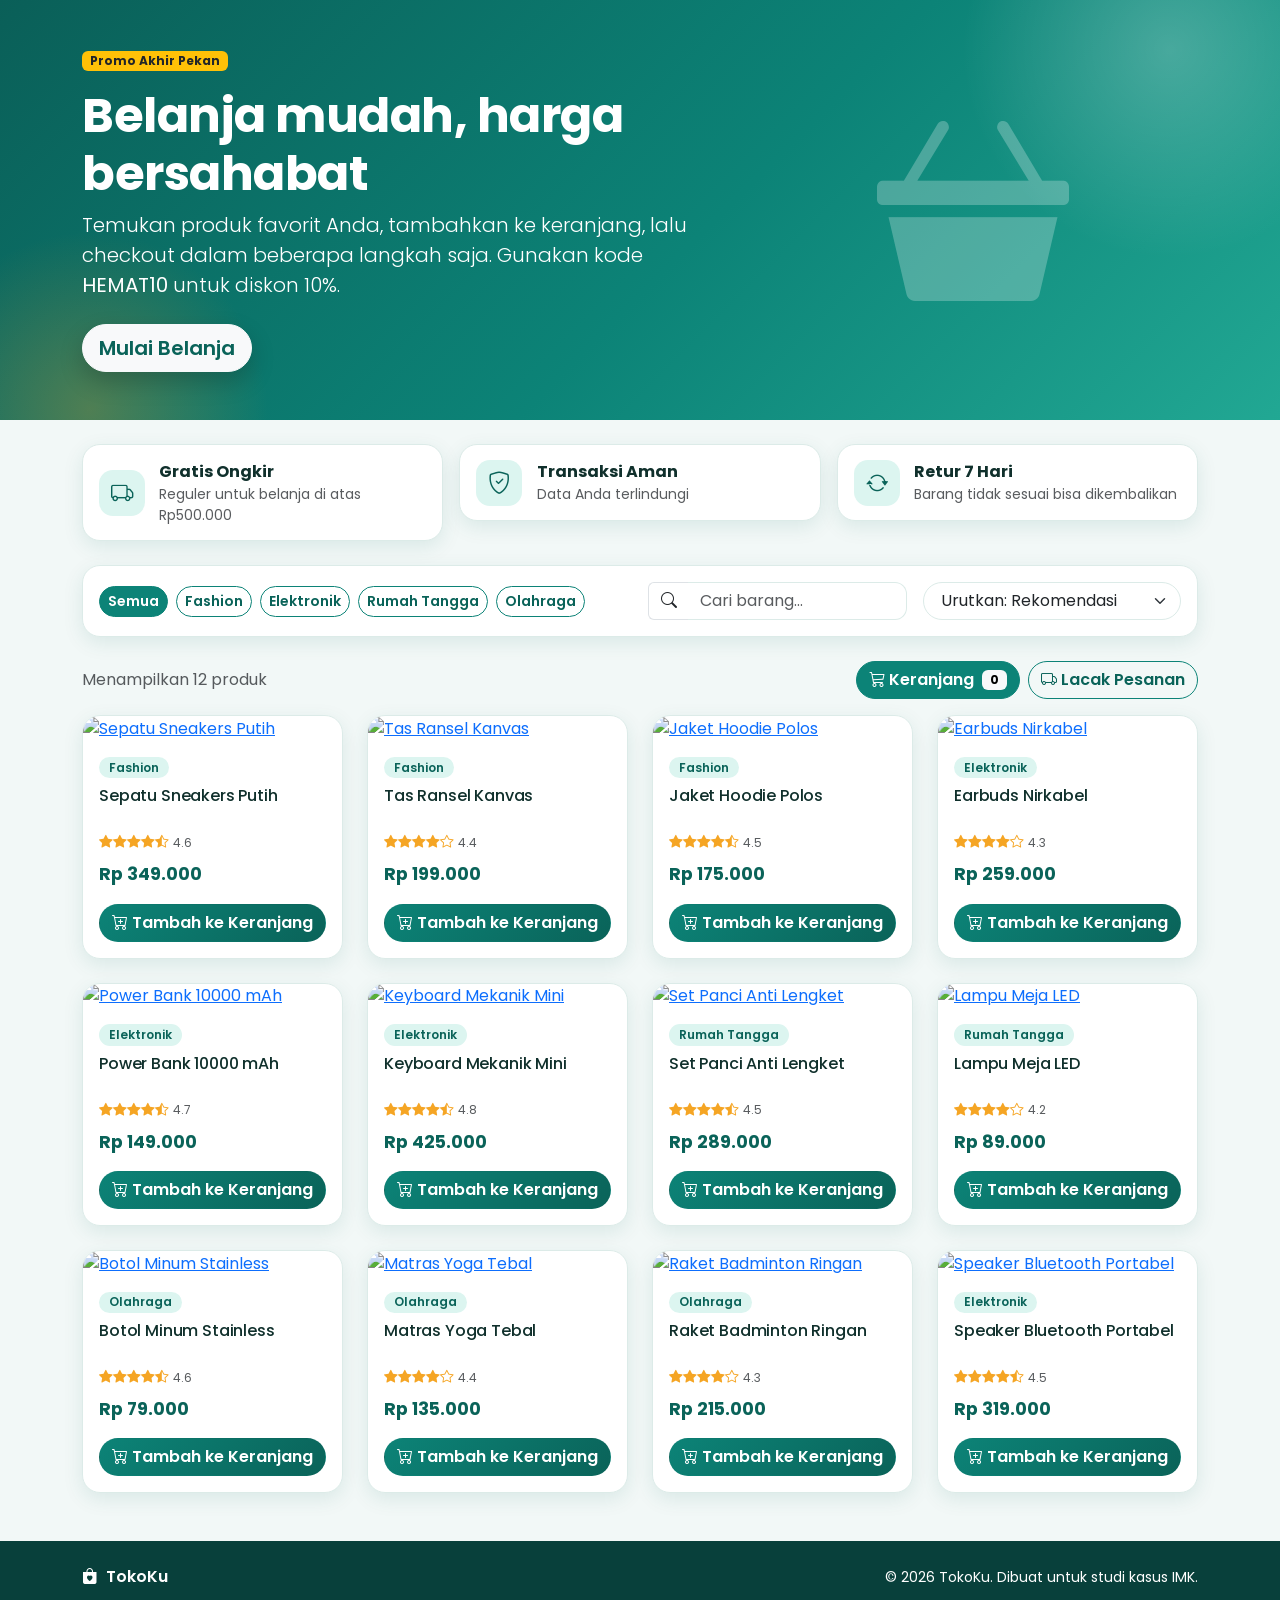
==== index.html @ 0be2e58e "fix bug" ====
<!DOCTYPE html>
<html lang="id">
<head>
  <meta charset="UTF-8">
  <meta name="viewport" content="width=device-width, initial-scale=1">
  <title>TokoKu - Belanja Online</title>
  <link href="https://cdn.jsdelivr.net/npm/bootstrap@5.3.3/dist/css/bootstrap.min.css" rel="stylesheet">
  <link href="https://cdn.jsdelivr.net/npm/bootstrap-icons@1.11.3/font/bootstrap-icons.min.css" rel="stylesheet">
  <link href="css/custom.css" rel="stylesheet">
    <meta name="theme-color" content="#0c8377">
  <link href="https://fonts.googleapis.com/css2?family=Poppins:wght@400;500;600;700&display=swap" rel="stylesheet">
  <link href="css/modern.css" rel="stylesheet">
  <script>try{var t=localStorage.getItem("tokoku_theme")||(matchMedia("(prefers-color-scheme: dark)").matches?"dark":"light");document.documentElement.setAttribute("data-bs-theme",t)}catch(e){}</script>
</head>
<body data-page="home">
  <div id="navbar"></div>

  <header class="hero-section text-white">
    <div class="container py-5">
      <div class="row align-items-center">
        <div class="col-lg-7">
          <span class="badge bg-warning text-dark mb-3">Promo Akhir Pekan</span>
          <h1 class="display-5 fw-bold">Belanja mudah, harga bersahabat</h1>
          <p class="lead mb-4">Temukan produk favorit Anda, tambahkan ke keranjang, lalu checkout dalam beberapa langkah saja. Gunakan kode <strong>HEMAT10</strong> untuk diskon 10%.</p>
          <a href="#produk" class="btn btn-light btn-lg fw-semibold">Mulai Belanja</a>
        </div>
        <div class="col-lg-5 d-none d-lg-block text-center">
          <i class="bi bi-basket3-fill hero-icon"></i>
        </div>
      </div>
    </div>
  </header>

  <section class="container my-4">
    <div class="row g-3">
      <div class="col-md-4">
        <div class="feature-box">
          <i class="bi bi-truck"></i>
          <div>
            <strong>Gratis Ongkir</strong>
            <small class="d-block text-muted">Reguler untuk belanja di atas Rp500.000</small>
          </div>
        </div>
      </div>
      <div class="col-md-4">
        <div class="feature-box">
          <i class="bi bi-shield-check"></i>
          <div>
            <strong>Transaksi Aman</strong>
            <small class="d-block text-muted">Data Anda terlindungi</small>
          </div>
        </div>
      </div>
      <div class="col-md-4">
        <div class="feature-box">
          <i class="bi bi-arrow-repeat"></i>
          <div>
            <strong>Retur 7 Hari</strong>
            <small class="d-block text-muted">Barang tidak sesuai bisa dikembalikan</small>
          </div>
        </div>
      </div>
    </div>
  </section>

  <main class="container mb-5 page-fade" id="produk">
    <section class="filter-bar mb-4">
      <div class="row g-3 align-items-center">
        <div class="col-lg-6">
          <div class="d-flex flex-wrap gap-2" id="categoryFilter">
            <button type="button" class="btn btn-sm btn-outline-primary active" data-category="Semua">Semua</button>
            <button type="button" class="btn btn-sm btn-outline-primary" data-category="Fashion">Fashion</button>
            <button type="button" class="btn btn-sm btn-outline-primary" data-category="Elektronik">Elektronik</button>
            <button type="button" class="btn btn-sm btn-outline-primary" data-category="Rumah Tangga">Rumah Tangga</button>
            <button type="button" class="btn btn-sm btn-outline-primary" data-category="Olahraga">Olahraga</button>
          </div>
        </div>
        <div class="col-lg-3">
          <div class="input-group">
            <span class="input-group-text bg-white border-end-0"><i class="bi bi-search"></i></span>
            <input type="search" class="form-control border-start-0" id="productSearch" placeholder="Cari barang..." aria-label="Cari barang">
          </div>
        </div>
        <div class="col-lg-3">
          <select class="form-select" id="sortSelect" aria-label="Urutkan produk">
            <option value="default">Urutkan: Rekomendasi</option>
            <option value="low">Harga: Terendah</option>
            <option value="high">Harga: Tertinggi</option>
            <option value="rating">Rating: Tertinggi</option>
            <option value="name">Nama: A-Z</option>
          </select>
        </div>
      </div>
    </section>

    <div class="d-flex justify-content-between align-items-center gap-3 mb-3">
      <p class="text-muted mb-0" id="resultInfo" aria-live="polite"></p>
      <div class="d-flex gap-2 flex-shrink-0">
        <a class="btn btn-primary position-relative" href="keranjang.html" aria-label="Lihat keranjang belanja">
          <i class="bi bi-cart3 me-1"></i>Keranjang
          <span class="badge text-bg-light ms-1 home-cart-count">0</span>
        </a>
        <a class="btn btn-outline-primary" href="lacak.html" aria-label="Lacak pesanan">
          <i class="bi bi-truck me-1"></i>Lacak Pesanan
        </a>
      </div>
    </div>

    <section>
      <div class="row g-4" id="productGrid"></div>
      <div class="text-center py-5 d-none" id="emptyState">
        <i class="bi bi-emoji-frown display-3 text-muted"></i>
        <h5 class="mt-3">Produk tidak ditemukan</h5>
        <p class="text-muted">Coba kata kunci lain atau pilih kategori yang berbeda.</p>
        <button class="btn btn-primary" id="resetButton" type="button">Atur Ulang Filter</button>
      </div>
    </section>
  </main>

  <div id="footer"></div>

  <script src="https://cdn.jsdelivr.net/npm/bootstrap@5.3.3/dist/js/bootstrap.bundle.min.js"></script>
  <script src="js/data.js"></script>
  <script src="js/common.js"></script>
  <script src="js/home.js"></script>
</body>
</html>
---- css/custom.css ----
:root {
  --brand-dark: #0f5e63;
  --brand-main: #14808a;
  --brand-soft: #e6f4f1;
}

body {
  background-color: #f6faf9;
}

.text-brand {
  color: var(--brand-main);
}

.app-navbar {
  background-color: var(--brand-main);
  box-shadow: 0 2px 8px rgba(0, 0, 0, 0.15);
}

.hero-section {
  background: linear-gradient(135deg, var(--brand-dark), var(--brand-main));
}

.hero-icon {
  font-size: 12rem;
  opacity: 0.25;
}

.feature-box {
  display: flex;
  align-items: center;
  gap: 0.9rem;
  background-color: #ffffff;
  border-radius: 0.75rem;
  padding: 0.9rem 1rem;
  box-shadow: 0 1px 4px rgba(0, 0, 0, 0.08);
}

.feature-box i {
  font-size: 1.8rem;
  color: var(--brand-main);
}

.filter-bar {
  background-color: #ffffff;
  border-radius: 0.75rem;
  padding: 1rem;
  box-shadow: 0 1px 4px rgba(0, 0, 0, 0.08);
}

.btn-outline-primary {
  --bs-btn-color: var(--brand-main);
  --bs-btn-border-color: var(--brand-main);
  --bs-btn-hover-bg: var(--brand-main);
  --bs-btn-hover-border-color: var(--brand-main);
  --bs-btn-active-bg: var(--brand-main);
  --bs-btn-active-border-color: var(--brand-main);
}

.btn-primary {
  --bs-btn-bg: var(--brand-main);
  --bs-btn-border-color: var(--brand-main);
  --bs-btn-hover-bg: var(--brand-dark);
  --bs-btn-hover-border-color: var(--brand-dark);
  --bs-btn-active-bg: var(--brand-dark);
  --bs-btn-active-border-color: var(--brand-dark);
  --bs-btn-disabled-bg: var(--brand-main);
  --bs-btn-disabled-border-color: var(--brand-main);
}

.product-card {
  border: 0;
  border-radius: 0.75rem;
  overflow: hidden;
  transition: transform 0.2s ease, box-shadow 0.2s ease;
  animation: fadeInUp 0.35s ease both;
}

.product-card:hover {
  transform: translateY(-6px);
  box-shadow: 0 10px 24px rgba(15, 94, 99, 0.18);
}

.product-card img {
  height: 180px;
  object-fit: cover;
}

.product-link {
  color: inherit;
  text-decoration: none;
}

.product-link:hover {
  color: var(--brand-main);
}

.product-price {
  color: var(--brand-dark);
  font-weight: 700;
  font-size: 1.1rem;
}

.rating-stars {
  color: #f5a524;
  font-size: 0.85rem;
}

.category-badge {
  background-color: var(--brand-soft);
  color: var(--brand-dark);
}

.badge-bump {
  animation: bump 0.4s ease;
}

.page-fade {
  animation: fadeInUp 0.4s ease both;
}

.detail-img {
  width: 100%;
  border-radius: 0.75rem;
  object-fit: cover;
  max-height: 420px;
}

.detail-price {
  color: var(--brand-dark);
  font-size: 1.8rem;
  font-weight: 700;
}

.qty-control {
  display: inline-flex;
  align-items: center;
  border: 1px solid #ced4da;
  border-radius: 0.5rem;
  overflow: hidden;
  background-color: #ffffff;
}

.qty-control button {
  border: 0;
  background-color: transparent;
  width: 2.4rem;
  height: 2.4rem;
  font-size: 1.1rem;
}

.qty-control button:hover {
  background-color: var(--brand-soft);
}

.qty-control span {
  min-width: 2.6rem;
  text-align: center;
  font-weight: 600;
}

.cart-item {
  border: 0;
  border-radius: 0.75rem;
  animation: fadeInUp 0.3s ease both;
}

.cart-item img {
  width: 90px;
  height: 90px;
  object-fit: cover;
  border-radius: 0.5rem;
}

.sticky-summary {
  position: sticky;
  top: 5.5rem;
}

.option-box {
  border: 1px solid #dee2e6;
  border-radius: 0.5rem;
  padding: 0.75rem 0.75rem 0.75rem 2.2rem;
}

.option-box:has(input:checked) {
  border-color: var(--brand-main);
  background-color: var(--brand-soft);
}

.form-check-input:checked {
  background-color: var(--brand-main);
  border-color: var(--brand-main);
}

.form-control:focus,
.form-select:focus {
  border-color: var(--brand-main);
  box-shadow: 0 0 0 0.2rem rgba(20, 128, 138, 0.2);
}

.step-list {
  display: flex;
  justify-content: space-between;
  list-style: none;
  padding: 0;
  margin: 0 auto 1.8rem;
  max-width: 640px;
  position: relative;
}

.step-list::before {
  content: "";
  position: absolute;
  top: 1.05rem;
  left: 10%;
  right: 10%;
  height: 3px;
  background-color: #d5e3e1;
}

.step-item {
  position: relative;
  flex: 1;
  text-align: center;
  font-size: 0.85rem;
  color: #7a8b89;
}

.step-dot {
  display: inline-flex;
  align-items: center;
  justify-content: center;
  width: 2.1rem;
  height: 2.1rem;
  border-radius: 50%;
  background-color: #d5e3e1;
  color: #ffffff;
  font-weight: 700;
  margin-bottom: 0.3rem;
  position: relative;
  z-index: 1;
}

.step-label {
  display: block;
}

.step-item.active {
  color: var(--brand-dark);
  font-weight: 600;
}

.step-item.active .step-dot,
.step-item.done .step-dot {
  background-color: var(--brand-main);
}

.success-icon {
  font-size: 5rem;
  color: #198754;
  animation: pop 0.5s ease both;
}

.app-footer {
  background-color: var(--brand-dark);
}

@keyframes fadeInUp {
  from {
    opacity: 0;
    transform: translateY(12px);
  }
  to {
    opacity: 1;
    transform: translateY(0);
  }
}

@keyframes bump {
  0% { transform: translate(-50%, -50%) scale(1); }
  50% { transform: translate(-50%, -50%) scale(1.5); }
  100% { transform: translate(-50%, -50%) scale(1); }
}

@keyframes pop {
  0% { transform: scale(0.4); opacity: 0; }
  70% { transform: scale(1.15); opacity: 1; }
  100% { transform: scale(1); }
}

@media (prefers-reduced-motion: reduce) {
  * {
    animation: none !important;
    transition: none !important;
  }
}
---- css/modern.css ----
:root {
  --brand-main: #0c8377;
  --brand-dark: #0a6359;
  --brand-soft: #dcf5f0;
  --accent: #ff9f1c;
  --bg: #f2f8f7;
  --surface: #ffffff;
  --text: #10302c;
  --muted: #5a7370;
  --border: #dcebe8;
  --step-off: #c3d6d2;
  --price: #0a6359;
  --on-soft: #0a6359;
  --on-brand: #ffffff;
  --nav-bg: rgba(12, 131, 119, 0.88);
  --nav-solid: rgba(255, 255, 255, 0.92);
  --radius: 18px;
  --shadow: 0 6px 20px rgba(10, 99, 89, 0.1);
  --shadow-hover: 0 14px 30px rgba(10, 99, 89, 0.2);
  --bs-body-font-family: "Poppins", system-ui, -apple-system, "Segoe UI", sans-serif;
}

[data-bs-theme="dark"] {
  --brand-main: #2dd4bf;
  --brand-dark: #14b8a6;
  --brand-soft: rgba(45, 212, 191, 0.14);
  --bg: #0b1514;
  --surface: #13211f;
  --text: #e6f2f0;
  --muted: #8fa8a5;
  --border: #223634;
  --step-off: #2c4642;
  --price: #5eead4;
  --on-soft: #99f6e4;
  --on-brand: #04211d;
  --nav-bg: rgba(11, 21, 20, 0.85);
  --nav-solid: rgba(19, 33, 31, 0.92);
  --shadow: 0 6px 22px rgba(0, 0, 0, 0.35);
  --shadow-hover: 0 14px 32px rgba(0, 0, 0, 0.55);
}

html {
  scroll-behavior: smooth;
}

body {
  background-color: var(--bg);
  color: var(--text);
  transition: background-color 0.3s ease, color 0.3s ease;
  -webkit-tap-highlight-color: transparent;
}

h1, h2, h3, h4, h5, h6 {
  letter-spacing: -0.01em;
}

.shadow-sm {
  box-shadow: var(--shadow) !important;
}

.card {
  --bs-card-bg: var(--surface);
  --bs-card-color: var(--text);
  border-radius: var(--radius);
}

.btn {
  border-radius: 999px;
  font-weight: 600;
  transition: transform 0.15s ease, box-shadow 0.2s ease, background-color 0.2s ease, filter 0.2s ease;
}

.btn:active {
  transform: scale(0.96);
}

.btn-primary {
  --bs-btn-color: var(--on-brand);
  --bs-btn-hover-color: var(--on-brand);
  --bs-btn-active-color: var(--on-brand);
  --bs-btn-disabled-color: var(--on-brand);
}

.btn-outline-primary {
  --bs-btn-color: var(--price);
  --bs-btn-hover-color: var(--on-brand);
  --bs-btn-active-color: var(--on-brand);
}

.btn-primary.btn-lg,
.add-to-cart {
  background-image: linear-gradient(135deg, var(--brand-main), var(--brand-dark));
  border-color: transparent;
}

.btn-primary:hover,
.add-to-cart:hover {
  filter: brightness(1.08);
  box-shadow: 0 8px 18px rgba(10, 99, 89, 0.25);
}

.btn-link {
  --bs-btn-color: var(--price);
}

.input-group > .btn {
  border-top-left-radius: 0;
  border-bottom-left-radius: 0;
}

.input-group > .form-control:first-child {
  border-top-left-radius: 999px;
  border-bottom-left-radius: 999px;
  padding-left: 1.1rem;
}

.form-control,
.form-select {
  border-radius: 12px;
  border-color: var(--border);
  transition: border-color 0.2s ease, box-shadow 0.2s ease;
}

#sortSelect {
  border-radius: 999px;
  padding-left: 1.1rem;
}

.app-navbar {
  background-color: var(--nav-bg);
  -webkit-backdrop-filter: blur(14px);
  backdrop-filter: blur(14px);
  border-bottom: 1px solid rgba(255, 255, 255, 0.12);
  box-shadow: 0 4px 20px rgba(0, 0, 0, 0.12);
}

[data-bs-theme="dark"] .app-navbar {
  border-bottom-color: var(--border);
}

.app-navbar .navbar-brand {
  letter-spacing: 0.02em;
  font-size: 1.3rem;
}

.app-navbar .input-group {
  border-radius: 999px;
  overflow: hidden;
  background-color: var(--surface);
  box-shadow: 0 2px 10px rgba(0, 0, 0, 0.12);
}

.app-navbar .bg-white,
.app-navbar .form-control {
  background-color: var(--surface) !important;
  color: var(--text);
}

.app-navbar .input-group-text {
  color: var(--muted);
}

.app-navbar .form-control:focus {
  box-shadow: none;
}

.app-navbar .btn-warning {
  background-color: var(--accent);
  border-color: var(--accent);
  color: #2b1a00;
  border-radius: 0;
  padding-inline: 1.3rem;
}

.hero-section {
  position: relative;
  overflow: hidden;
  background: linear-gradient(135deg, #0a5f58 0%, #0c8377 55%, #2bb8a0 120%);
}

[data-bs-theme="dark"] .hero-section {
  background: linear-gradient(135deg, #06201e 0%, #0b4d47 60%, #0f766e 120%);
}

.hero-section::before {
  content: "";
  position: absolute;
  width: 420px;
  height: 420px;
  border-radius: 50%;
  top: -160px;
  right: -100px;
  background: radial-gradient(circle, rgba(255, 255, 255, 0.22), transparent 70%);
}

.hero-section::after {
  content: "";
  position: absolute;
  width: 360px;
  height: 360px;
  border-radius: 50%;
  bottom: -170px;
  left: -90px;
  background: radial-gradient(circle, rgba(255, 159, 28, 0.28), transparent 70%);
}

.hero-section .container {
  position: relative;
  z-index: 1;
}

.hero-icon {
  animation: floaty 4s ease-in-out infinite;
}

.hero-section .btn-light {
  color: var(--brand-dark);
  box-shadow: 0 10px 24px rgba(0, 0, 0, 0.2);
}

.feature-box,
.filter-bar {
  background-color: var(--surface);
  border: 1px solid var(--border);
  border-radius: var(--radius);
  box-shadow: var(--shadow);
}

.feature-box {
  transition: transform 0.2s ease;
}

.feature-box:hover {
  transform: translateY(-3px);
}

.feature-box i {
  display: inline-flex;
  align-items: center;
  justify-content: center;
  flex-shrink: 0;
  width: 46px;
  height: 46px;
  border-radius: 14px;
  background-color: var(--brand-soft);
  color: var(--price);
  font-size: 1.4rem;
}

.product-card {
  background-color: var(--surface);
  border: 1px solid var(--border);
  border-radius: var(--radius);
}

.product-card:hover {
  transform: translateY(-8px);
  box-shadow: var(--shadow-hover) !important;
}

.product-card > a {
  display: block;
  overflow: hidden;
}

.product-card img {
  height: 190px;
  transition: transform 0.5s ease;
}

.product-card:hover img {
  transform: scale(1.07);
}

.product-card .card-title {
  display: -webkit-box;
  -webkit-line-clamp: 2;
  -webkit-box-orient: vertical;
  overflow: hidden;
  min-height: 2.4em;
}

.product-link:hover {
  color: var(--price);
}

.product-price,
.detail-price {
  color: var(--price);
}

.category-badge {
  background-color: var(--brand-soft);
  color: var(--on-soft);
  font-weight: 600;
  border-radius: 999px;
  padding: 0.4em 0.85em;
}

#productGrid > div:nth-child(4n + 2) .product-card,
#relatedGrid > div:nth-child(4n + 2) .product-card {
  animation-delay: 0.06s;
}

#productGrid > div:nth-child(4n + 3) .product-card,
#relatedGrid > div:nth-child(4n + 3) .product-card {
  animation-delay: 0.12s;
}

#productGrid > div:nth-child(4n + 4) .product-card,
#relatedGrid > div:nth-child(4n + 4) .product-card {
  animation-delay: 0.18s;
}

.detail-img {
  border-radius: var(--radius);
  box-shadow: var(--shadow);
}

.breadcrumb a {
  color: var(--price);
  text-decoration: none;
}

.qty-control {
  background-color: var(--surface);
  border-color: var(--border);
  border-radius: 999px;
  color: var(--text);
}

.qty-control button {
  color: var(--text);
}

.option-box {
  border-color: var(--border);
  border-radius: 14px;
  transition: border-color 0.2s ease, background-color 0.2s ease;
}

.step-list::before {
  left: 16.67%;
  right: 16.67%;
  background-color: var(--step-off);
}

.step-item {
  color: var(--muted);
}

.step-dot {
  background-color: var(--step-off);
}

.step-item.active {
  color: var(--price);
}

.step-item.active .step-dot,
.step-item.done .step-dot {
  background-color: var(--brand-main);
  color: var(--on-brand);
}

.step-item.active .step-dot {
  box-shadow: 0 0 0 6px var(--brand-soft);
}

.track-item::before,
.track-icon {
  background-color: var(--step-off);
}

.track-item.done::before,
.track-item.done .track-icon,
.track-item.current .track-icon {
  background-color: var(--brand-main);
}

.track-item.done .track-icon,
.track-item.current .track-icon {
  color: var(--on-brand);
}

.track-item.pending .track-title {
  color: var(--muted);
}

.progress {
  background-color: var(--step-off);
  border-radius: 999px;
}

.order-item {
  background-color: var(--surface);
  color: var(--text);
  border-radius: var(--radius);
}

.order-item.active {
  background-color: var(--brand-soft);
}

.track-status {
  border-radius: var(--radius);
}

[data-bs-theme="dark"] .track-status.belum {
  background-color: rgba(245, 158, 11, 0.16);
  color: #fcd34d;
}

[data-bs-theme="dark"] .track-status.sudah {
  background-color: rgba(34, 197, 94, 0.16);
  color: #86efac;
}

.toast {
  border-radius: 14px;
  box-shadow: var(--shadow-hover);
}

.app-footer {
  background-color: #08403b;
}

[data-bs-theme="dark"] .app-footer {
  background-color: #050d0c;
  border-top: 1px solid var(--border);
}

.bottom-nav {
  display: none;
}

.bn-item {
  flex: 1;
  display: flex;
  flex-direction: column;
  align-items: center;
  justify-content: center;
  gap: 2px;
  min-height: 52px;
  border: 0;
  background: transparent;
  color: var(--muted);
  text-decoration: none;
  font-size: 0.68rem;
  font-weight: 500;
  border-radius: 14px;
  transition: background-color 0.2s ease, color 0.2s ease;
}

.bn-item i {
  font-size: 1.35rem;
  line-height: 1;
}

.bn-item.active {
  color: var(--price);
  background-color: var(--brand-soft);
}

.bn-icon {
  position: relative;
  display: inline-flex;
}

.bn-icon .badge {
  font-size: 0.62rem;
}

@keyframes floaty {
  0%, 100% { transform: translateY(0); }
  50% { transform: translateY(-14px); }
}

@media (max-width: 991.98px) {
  body {
    padding-bottom: calc(76px + env(safe-area-inset-bottom));
  }

  .app-navbar.sticky-top {
    position: relative;
  }

  .app-navbar {
    padding-block: 0.5rem;
  }

  .app-navbar form {
    flex-basis: 100%;
  }

  .sticky-summary {
    position: static;
  }

  .toast-container.position-fixed {
    bottom: calc(80px + env(safe-area-inset-bottom)) !important;
  }

  .bottom-nav {
    display: flex;
    position: fixed;
    left: 0;
    right: 0;
    bottom: 0;
    z-index: 1030;
    gap: 2px;
    padding: 6px 6px calc(6px + env(safe-area-inset-bottom));
    background-color: var(--nav-solid);
    -webkit-backdrop-filter: blur(14px);
    backdrop-filter: blur(14px);
    border-top: 1px solid var(--border);
  }

  #detailContent .d-flex.flex-column.flex-sm-row {
    position: sticky;
    bottom: calc(76px + env(safe-area-inset-bottom));
    z-index: 10;
    padding: 0.65rem;
    background-color: var(--surface);
    border: 1px solid var(--border);
    border-radius: var(--radius);
    box-shadow: var(--shadow-hover);
  }

  #orderList {
    display: flex;
    gap: 0.75rem;
    overflow-x: auto;
    scroll-snap-type: x mandatory;
    padding-bottom: 0.4rem;
    scrollbar-width: none;
  }

  #orderList::-webkit-scrollbar {
    display: none;
  }

  #orderList h6 {
    display: none;
  }

  #orderList .order-item {
    flex: 0 0 78%;
    margin-bottom: 0;
    scroll-snap-align: start;
  }
}

@media (max-width: 767.98px) {
  .btn {
    display: inline-flex;
    align-items: center;
    justify-content: center;
    min-height: 44px;
  }

  .btn-sm {
    min-height: 38px;
  }

  .form-control,
  .form-select {
    font-size: 16px;
    min-height: 46px;
  }

  .hero-section .container.py-5 {
    padding-top: 2rem !important;
    padding-bottom: 2rem !important;
  }

  .hero-section h1 {
    font-size: 1.75rem;
  }

  .hero-section .lead {
    font-size: 1rem;
  }

  .hero-section .btn-lg {
    width: 100%;
  }

  body[data-page="home"] section.container > .row {
    flex-wrap: nowrap;
    overflow-x: auto;
    scroll-snap-type: x mandatory;
    padding-bottom: 0.4rem;
    scrollbar-width: none;
  }

  body[data-page="home"] section.container > .row::-webkit-scrollbar {
    display: none;
  }

  body[data-page="home"] section.container > .row > * {
    flex: 0 0 78%;
    width: 78%;
    scroll-snap-align: start;
  }

  #categoryFilter {
    flex-wrap: nowrap !important;
    overflow-x: auto;
    padding-bottom: 0.3rem;
    scrollbar-width: none;
  }

  #categoryFilter::-webkit-scrollbar {
    display: none;
  }

  #categoryFilter .btn {
    flex: 0 0 auto;
    white-space: nowrap;
  }

  #productGrid,
  #relatedGrid {
    --bs-gutter-x: 0.75rem;
    --bs-gutter-y: 0.75rem;
  }

  .product-card img {
    height: 140px;
  }

  .product-card .card-body {
    padding: 0.75rem;
  }

  .product-card .card-title {
    font-size: 0.9rem;
  }

  .product-card .product-price {
    font-size: 1rem;
  }

  .add-to-cart {
    font-size: 0.85rem;
    padding-inline: 0.5rem;
  }

  .qty-control button {
    width: 2.8rem;
    height: 2.8rem;
  }

  .cart-item img {
    width: 72px;
    height: 72px;
  }

  .detail-price {
    font-size: 1.5rem;
  }

  .step-item {
    font-size: 0.7rem;
  }

  .app-footer small {
    text-align: center;
  }
}

@media (max-width: 991.98px) {
  .app-navbar.sticky-top {
    position: sticky;
  }

  .app-navbar .container {
    flex-wrap: nowrap;
    gap: 0.75rem;
  }

  .app-navbar .navbar-brand {
    margin-right: 0;
    font-size: 0;
  }

  .app-navbar .navbar-brand i {
    margin: 0 !important;
    font-size: 1.7rem;
  }

  .app-navbar form {
    flex: 1 1 0;
    min-width: 0;
    margin: 0 !important;
  }

  .app-navbar .btn-warning {
    padding-inline: 0.9rem;
  }
}
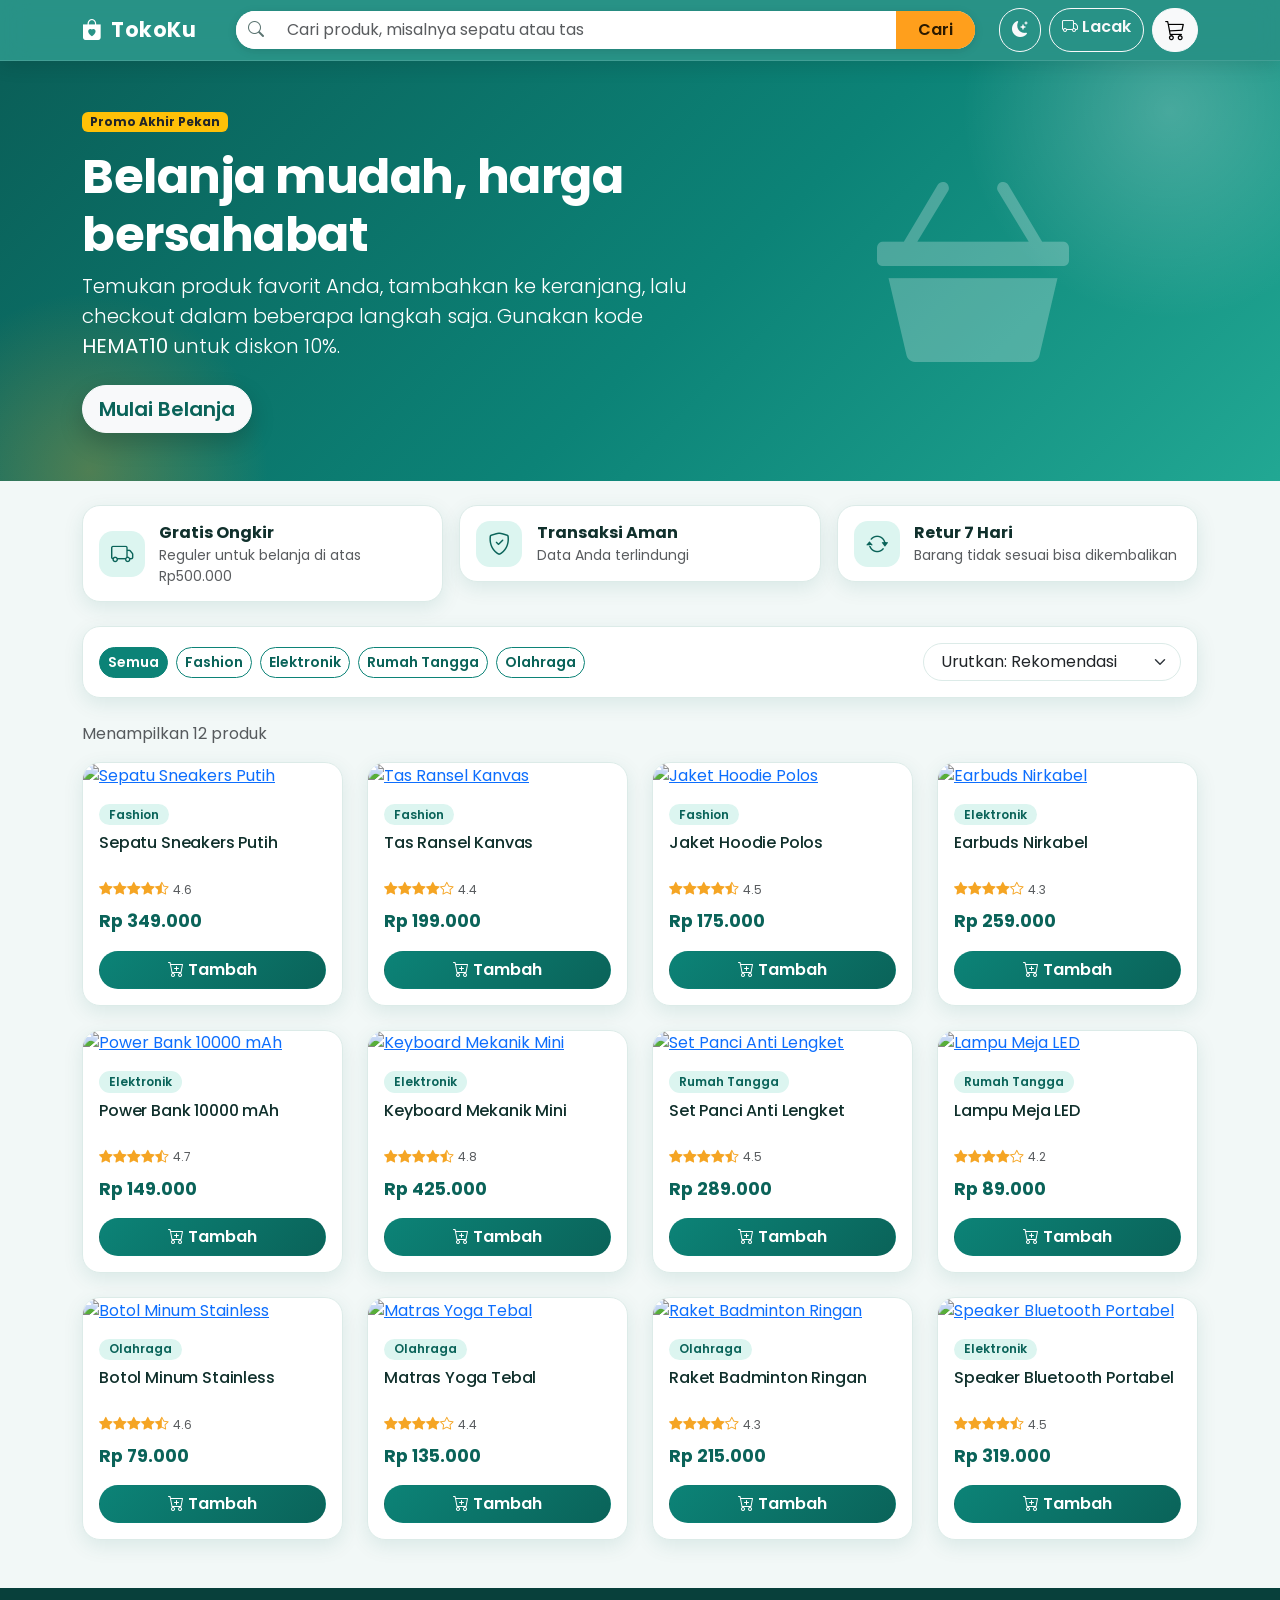
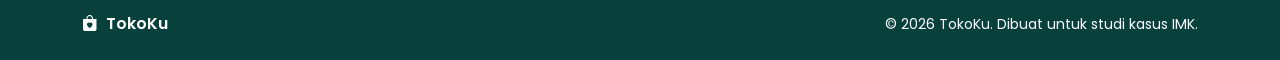
==== commit 7325e769: "mobile fix" ====
--- a/index.html
+++ b/index.html
@@ -62,23 +62,23 @@
       </div>
     </div>
   </section>
-
+  <!-- <div class="container product-search-bar mt-4">
+    <div class="input-group">
+      <span class="input-group-text bg-white border-end-0"><i class="bi bi-search"></i></span>
+      <input type="search" class="form-control border-start-0" id="productSearch" placeholder="Cari barang..." aria-label="Cari barang">
+    </div>
+  </div> -->
+  <!-- <br> -->
   <main class="container mb-5 page-fade" id="produk">
     <section class="filter-bar mb-4">
       <div class="row g-3 align-items-center">
-        <div class="col-lg-6">
+        <div class="col-lg-9">
           <div class="d-flex flex-wrap gap-2" id="categoryFilter">
             <button type="button" class="btn btn-sm btn-outline-primary active" data-category="Semua">Semua</button>
             <button type="button" class="btn btn-sm btn-outline-primary" data-category="Fashion">Fashion</button>
             <button type="button" class="btn btn-sm btn-outline-primary" data-category="Elektronik">Elektronik</button>
             <button type="button" class="btn btn-sm btn-outline-primary" data-category="Rumah Tangga">Rumah Tangga</button>
             <button type="button" class="btn btn-sm btn-outline-primary" data-category="Olahraga">Olahraga</button>
-          </div>
-        </div>
-        <div class="col-lg-3">
-          <div class="input-group">
-            <span class="input-group-text bg-white border-end-0"><i class="bi bi-search"></i></span>
-            <input type="search" class="form-control border-start-0" id="productSearch" placeholder="Cari barang..." aria-label="Cari barang">
           </div>
         </div>
         <div class="col-lg-3">
@@ -93,16 +93,16 @@
       </div>
     </section>
 
-    <div class="d-flex justify-content-between align-items-center gap-3 mb-3">
+    <div class="d-flex justify-content-between align-items-center gap-3 mb-3 home-product-toolbar">
       <p class="text-muted mb-0" id="resultInfo" aria-live="polite"></p>
-      <div class="d-flex gap-2 flex-shrink-0">
-        <a class="btn btn-primary position-relative" href="keranjang.html" aria-label="Lihat keranjang belanja">
-          <i class="bi bi-cart3 me-1"></i>Keranjang
-          <span class="badge text-bg-light ms-1 home-cart-count">0</span>
+      <div class="d-flex gap-2 flex-shrink-0 home-order-actions">
+        <!-- <a class="btn btn-primary position-relative" href="keranjang.html" aria-label="Lihat keranjang belanja"> -->
+          <!-- <i class="bi bi-cart3 me-1"></i>Keranjang -->
+          <!-- <span class="badge text-bg-light ms-1 home-cart-count">0</span> -->
         </a>
-        <a class="btn btn-outline-primary" href="lacak.html" aria-label="Lacak pesanan">
+        <!-- <a class="btn btn-outline-primary" href="lacak.html" aria-label="Lacak pesanan">
           <i class="bi bi-truck me-1"></i>Lacak Pesanan
-        </a>
+        </a> -->
       </div>
     </div>
 
--- a/css/modern.css
+++ b/css/modern.css
@@ -164,6 +164,43 @@
   box-shadow: none;
 }
 
+.product-search-bar .input-group {
+  overflow: hidden;
+  border: 1px solid var(--border);
+  border-radius: 999px;
+  background-color: var(--surface);
+  box-shadow: var(--shadow);
+  transition: border-color 0.2s ease, box-shadow 0.2s ease;
+}
+
+.product-search-bar .input-group:focus-within {
+  border-color: var(--brand-main);
+  box-shadow: 0 0 0 0.2rem rgba(12, 131, 119, 0.14);
+}
+
+.product-search-bar .input-group-text,
+.product-search-bar .form-control {
+  border: 0;
+  background-color: transparent !important;
+  color: var(--text);
+}
+
+.product-search-bar .input-group-text {
+  padding-left: 1.1rem;
+  color: var(--brand-main);
+}
+
+.product-search-bar .form-control {
+  min-height: 3.25rem;
+  padding-inline: 0.25rem 1.1rem;
+  box-shadow: none;
+}
+
+.product-search-bar .form-control::placeholder {
+  color: var(--muted);
+  opacity: 1;
+}
+
 .app-navbar .btn-warning {
   background-color: var(--accent);
   border-color: var(--accent);
@@ -552,6 +589,23 @@
 }
 
 @media (max-width: 767.98px) {
+  body[data-page="home"] .home-order-actions {
+    justify-content: flex-end;
+    margin-left: auto;
+  }
+
+  .home-product-toolbar {
+    flex-wrap: wrap;
+  }
+
+  .home-product-toolbar #resultInfo {
+    flex: 1 1 100%;
+  }
+
+  .home-product-toolbar .home-order-actions {
+    width: 100%;
+  }
+
   .btn {
     display: inline-flex;
     align-items: center;
@@ -587,21 +641,16 @@
   }
 
   body[data-page="home"] section.container > .row {
-    flex-wrap: nowrap;
-    overflow-x: auto;
-    scroll-snap-type: x mandatory;
-    padding-bottom: 0.4rem;
-    scrollbar-width: none;
-  }
-
-  body[data-page="home"] section.container > .row::-webkit-scrollbar {
-    display: none;
+    flex-wrap: wrap;
+    overflow: visible;
+    scroll-snap-type: none;
+    padding-bottom: 0;
   }
 
   body[data-page="home"] section.container > .row > * {
-    flex: 0 0 78%;
-    width: 78%;
-    scroll-snap-align: start;
+    flex: 0 0 100%;
+    width: 100%;
+    scroll-snap-align: none;
   }
 
   #categoryFilter {
@@ -647,6 +696,23 @@
     padding-inline: 0.5rem;
   }
 
+  .cart-item-actions {
+    display: grid !important;
+    grid-template-columns: auto minmax(0, 1fr) auto;
+    gap: 0.75rem !important;
+  }
+
+  .cart-item-actions > .fw-bold {
+    min-width: 0 !important;
+    white-space: nowrap;
+    font-size: 0.875rem;
+  }
+
+  .cart-item-actions .qty-control button {
+    width: 2.4rem;
+    height: 2.4rem;
+  }
+
   .qty-control button {
     width: 2.8rem;
     height: 2.8rem;
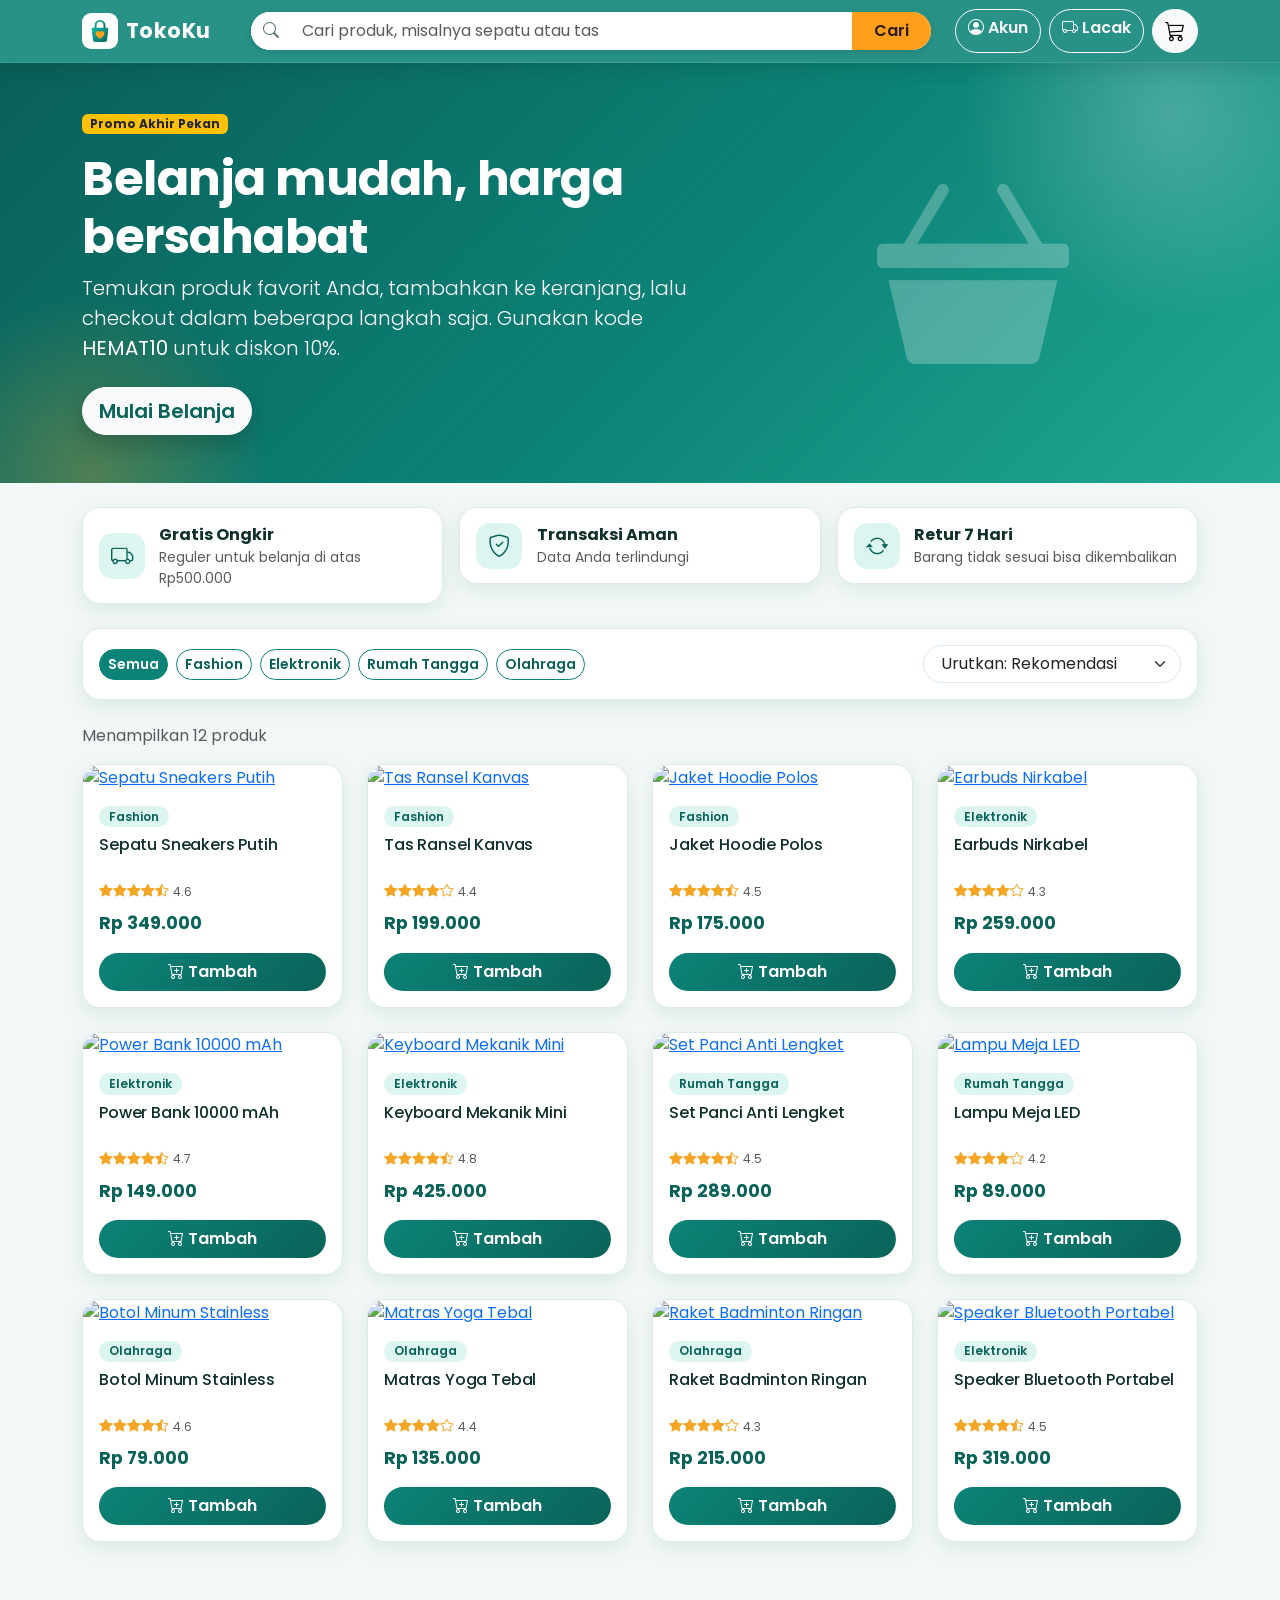
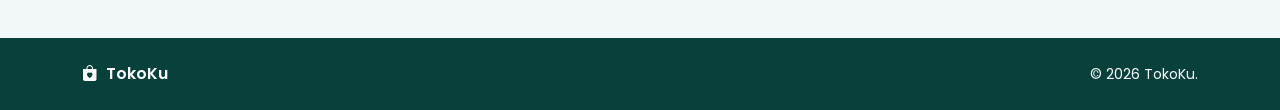
==== commit 388c00b0: "fix bug img" ====
--- a/index.html
+++ b/index.html
@@ -8,6 +8,7 @@
   <link href="https://cdn.jsdelivr.net/npm/bootstrap-icons@1.11.3/font/bootstrap-icons.min.css" rel="stylesheet">
   <link href="css/custom.css" rel="stylesheet">
     <meta name="theme-color" content="#0c8377">
+  <link rel="icon" type="image/svg+xml" href="img/logo-ikon.svg">
   <link href="https://fonts.googleapis.com/css2?family=Poppins:wght@400;500;600;700&display=swap" rel="stylesheet">
   <link href="css/modern.css" rel="stylesheet">
   <script>try{var t=localStorage.getItem("tokoku_theme")||(matchMedia("(prefers-color-scheme: dark)").matches?"dark":"light");document.documentElement.setAttribute("data-bs-theme",t)}catch(e){}</script>
--- a/css/custom.css
+++ b/css/custom.css
@@ -160,9 +160,35 @@
 }
 
 .cart-item {
-  border: 0;
+  border: 1px solid var(--border, #dee2e6);
   border-radius: 0.75rem;
   animation: fadeInUp 0.3s ease both;
+}
+
+.cart-item .card-body {
+  padding: 1rem 1.15rem;
+}
+
+.cart-item-info {
+  min-width: 0;
+}
+
+.cart-item-info .product-link {
+  display: inline-block;
+  overflow-wrap: anywhere;
+}
+
+.cart-item-total {
+  min-width: 110px;
+  white-space: nowrap;
+}
+
+.cart-item-actions {
+  flex-wrap: nowrap;
+}
+
+.cart-summary-card {
+  border: 1px solid var(--border) !important;
 }
 
 .cart-item img {
--- a/css/modern.css
+++ b/css/modern.css
@@ -522,6 +522,18 @@
     position: relative;
   }
 
+  .navbar-brand img {
+    border-radius: 10px;
+    box-shadow: 0 2px 8px rgba(0, 0, 0, 0.18);
+  }
+
+  @media (max-width: 575.98px) {
+    .brand-text {
+      display: none;
+    }
+  }
+
+
   .app-navbar {
     padding-block: 0.5rem;
   }
@@ -699,18 +711,35 @@
   .cart-item-actions {
     display: grid !important;
     grid-template-columns: auto minmax(0, 1fr) auto;
-    gap: 0.75rem !important;
-  }
-
-  .cart-item-actions > .fw-bold {
+    align-items: center;
+    gap: 0.65rem !important;
+    padding-top: 0.75rem;
+    border-top: 1px solid var(--border);
+  }
+
+  .cart-item-actions .cart-item-total {
     min-width: 0 !important;
     white-space: nowrap;
     font-size: 0.875rem;
+    justify-self: end;
   }
 
   .cart-item-actions .qty-control button {
     width: 2.4rem;
     height: 2.4rem;
+  }
+
+  .cart-item-actions > .btn {
+    min-width: 2.4rem;
+    padding-inline: 0.55rem;
+  }
+
+  .cart-item .card-body {
+    padding: 0.85rem;
+  }
+
+  .cart-summary-card .card-body {
+    padding: 1rem;
   }
 
   .qty-control button {
@@ -765,4 +794,31 @@
   .app-navbar .btn-warning {
     padding-inline: 0.9rem;
   }
-}+}
+
+#navbar {
+  position: sticky;
+  top: 0;
+  z-index: 1030;
+}
+
+.app-navbar.sticky-top {
+  position: relative;
+}
+
+body {
+  display: flex;
+  flex-direction: column;
+  min-height: 100vh;
+  min-height: 100dvh;
+}
+
+body > main {
+  flex: 1 0 auto;
+  width: 100%;
+}
+
+#footer {
+  margin-top: auto;
+}
+
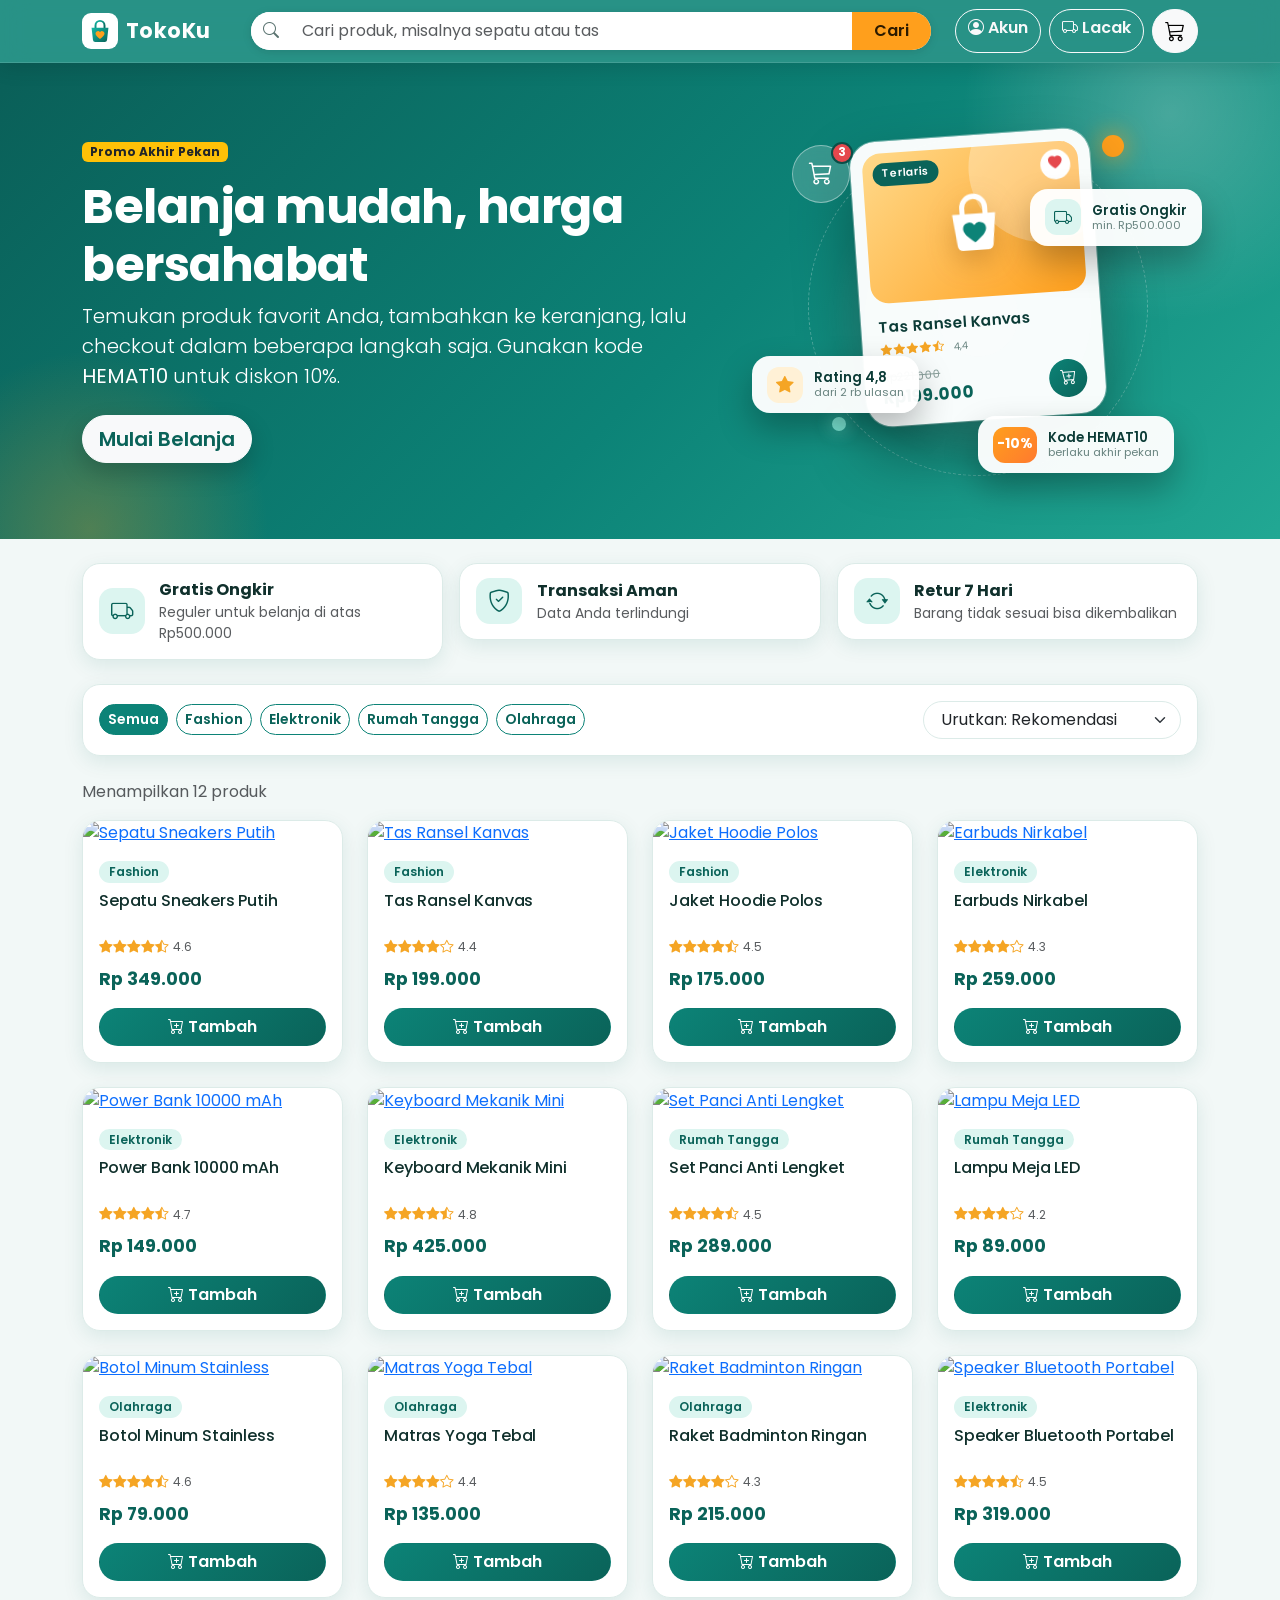
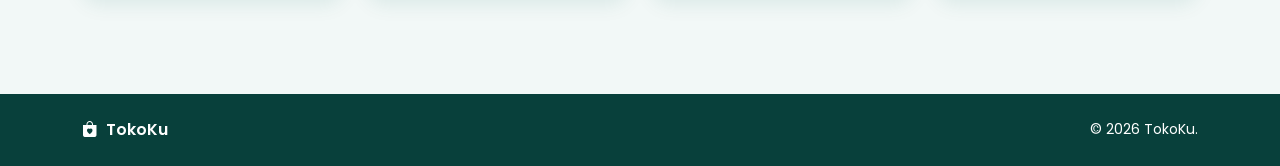
==== commit 5ba729f6: "fix bug img" ====
--- a/index.html
+++ b/index.html
@@ -11,6 +11,7 @@
   <link rel="icon" type="image/svg+xml" href="img/logo-ikon.svg">
   <link href="https://fonts.googleapis.com/css2?family=Poppins:wght@400;500;600;700&display=swap" rel="stylesheet">
   <link href="css/modern.css" rel="stylesheet">
+  <link href="css/hero.css" rel="stylesheet">
   <script>try{var t=localStorage.getItem("tokoku_theme")||(matchMedia("(prefers-color-scheme: dark)").matches?"dark":"light");document.documentElement.setAttribute("data-bs-theme",t)}catch(e){}</script>
 </head>
 <body data-page="home">
@@ -25,8 +26,56 @@
           <p class="lead mb-4">Temukan produk favorit Anda, tambahkan ke keranjang, lalu checkout dalam beberapa langkah saja. Gunakan kode <strong>HEMAT10</strong> untuk diskon 10%.</p>
           <a href="#produk" class="btn btn-light btn-lg fw-semibold">Mulai Belanja</a>
         </div>
-        <div class="col-lg-5 d-none d-lg-block text-center">
-          <i class="bi bi-basket3-fill hero-icon"></i>
+        <div class="col-lg-5 d-none d-lg-block">
+          <div class="hero-art" aria-hidden="true">
+            <div class="art-glow"></div>
+            <div class="art-ring"></div>
+            <span class="art-orb art-orb-1"></span>
+            <span class="art-orb art-orb-2"></span>
+
+            <div class="art-main">
+              <div class="art-img">
+                <span class="art-tag">Terlaris</span>
+                <span class="art-fav"><i class="bi bi-heart-fill"></i></span>
+                <svg viewBox="0 0 64 64">
+                  <path d="M24 26v-4a8 8 0 0 1 16 0v4" fill="none" stroke="#ffffff" stroke-width="3.5" stroke-linecap="round"/>
+                  <path d="M17 26h30l-2.5 22a4 4 0 0 1-4 3.5H23.5a4 4 0 0 1-4-3.5z" fill="#ffffff"/>
+                  <path d="M32 46c-5-3.6-8-6.4-8-9.6a4.4 4.4 0 0 1 8-2.4 4.4 4.4 0 0 1 8 2.4c0 3.2-3 6-8 9.6z" fill="#0c8377"/>
+                </svg>
+              </div>
+              <div class="art-body">
+                <div class="art-name">Tas Ransel Kanvas</div>
+                <div class="art-stars">
+                  <i class="bi bi-star-fill"></i><i class="bi bi-star-fill"></i><i class="bi bi-star-fill"></i><i class="bi bi-star-fill"></i><i class="bi bi-star-half"></i>
+                  <small>4,4</small>
+                </div>
+                <div class="art-row">
+                  <div>
+                    <span class="art-old">Rp221.000</span>
+                    <span class="art-price">Rp199.000</span>
+                  </div>
+                  <span class="art-add"><i class="bi bi-cart-plus"></i></span>
+                </div>
+              </div>
+            </div>
+
+            <div class="art-chip art-chip-1">
+              <i class="bi bi-truck"></i>
+              <div>Gratis Ongkir<small>min. Rp500.000</small></div>
+            </div>
+            <div class="art-chip art-chip-2">
+              <i class="bi bi-star-fill"></i>
+              <div>Rating 4,8<small>dari 2 rb ulasan</small></div>
+            </div>
+            <div class="art-chip art-chip-3">
+              <span class="art-badge">-10%</span>
+              <div>Kode HEMAT10<small>berlaku akhir pekan</small></div>
+            </div>
+            <div class="art-bubble">
+              <i class="bi bi-cart3"></i>
+              <span>3</span>
+            </div>
+          </div>
         </div>
       </div>
     </div>
--- a/css/hero.css
+++ b/css/hero.css
@@ -0,0 +1,338 @@
+.hero-art {
+  position: relative;
+  width: 100%;
+  max-width: 440px;
+  height: 380px;
+  margin-left: auto;
+}
+
+.art-ring {
+  position: absolute;
+  top: 25px;
+  left: 50px;
+  width: 340px;
+  height: 340px;
+  border: 1.5px dashed rgba(255, 255, 255, 0.28);
+  border-radius: 50%;
+  animation: artSpin 60s linear infinite;
+}
+
+.art-glow {
+  position: absolute;
+  top: 55px;
+  left: 70px;
+  width: 300px;
+  height: 300px;
+  border-radius: 50%;
+  background: radial-gradient(circle, rgba(255, 255, 255, 0.26), transparent 70%);
+  filter: blur(10px);
+}
+
+.art-orb {
+  position: absolute;
+  border-radius: 50%;
+}
+
+.art-orb-1 {
+  top: 24px;
+  right: 74px;
+  width: 22px;
+  height: 22px;
+  background: #ff9f1c;
+  box-shadow: 0 0 24px rgba(255, 159, 28, 0.85);
+  animation: heroFloatChip 5s ease-in-out infinite;
+}
+
+.art-orb-2 {
+  bottom: 60px;
+  left: 74px;
+  width: 14px;
+  height: 14px;
+  background: #7ff0dd;
+  box-shadow: 0 0 18px rgba(127, 240, 221, 0.85);
+  animation: heroFloatChip 6s ease-in-out -2s infinite;
+}
+
+.art-main {
+  position: absolute;
+  top: 24px;
+  left: 100px;
+  width: 240px;
+  padding: 12px;
+  border-radius: 26px;
+  background: rgba(255, 255, 255, 0.97);
+  color: #0b3b36;
+  box-shadow: 0 30px 60px rgba(0, 0, 0, 0.35), 0 0 0 1px rgba(255, 255, 255, 0.4);
+  transform: rotate(-4deg);
+  animation: heroFloatMain 6s ease-in-out infinite;
+}
+
+.art-img {
+  position: relative;
+  display: flex;
+  align-items: center;
+  justify-content: center;
+  height: 150px;
+  border-radius: 18px;
+  background: linear-gradient(135deg, #ffd98a, #ff9f1c);
+  overflow: hidden;
+}
+
+.art-img::before {
+  content: "";
+  position: absolute;
+  top: -50px;
+  right: -40px;
+  width: 150px;
+  height: 150px;
+  border-radius: 50%;
+  background: rgba(255, 255, 255, 0.28);
+}
+
+.art-img svg {
+  position: relative;
+  width: 92px;
+  height: 92px;
+  filter: drop-shadow(0 10px 14px rgba(120, 60, 0, 0.3));
+}
+
+.art-tag {
+  position: absolute;
+  top: 10px;
+  left: 10px;
+  padding: 0.2rem 0.6rem;
+  border-radius: 999px;
+  background: #0a6359;
+  color: #ffffff;
+  font-size: 0.68rem;
+  font-weight: 600;
+}
+
+.art-fav {
+  position: absolute;
+  top: 8px;
+  right: 8px;
+  display: flex;
+  align-items: center;
+  justify-content: center;
+  width: 30px;
+  height: 30px;
+  border-radius: 50%;
+  background: #ffffff;
+  color: #e5484d;
+  font-size: 0.85rem;
+}
+
+.art-body {
+  padding: 0.8rem 0.35rem 0.2rem;
+}
+
+.art-name {
+  margin-bottom: 0.2rem;
+  font-size: 0.95rem;
+  font-weight: 600;
+}
+
+.art-stars {
+  color: #f5a524;
+  font-size: 0.72rem;
+  letter-spacing: 1px;
+}
+
+.art-stars small {
+  margin-left: 0.3rem;
+  color: #6a8581;
+  letter-spacing: 0;
+}
+
+.art-row {
+  display: flex;
+  align-items: center;
+  justify-content: space-between;
+  margin-top: 0.6rem;
+}
+
+.art-old {
+  display: block;
+  color: #8aa09c;
+  font-size: 0.7rem;
+  text-decoration: line-through;
+}
+
+.art-price {
+  color: #0a6359;
+  font-size: 1.05rem;
+  font-weight: 700;
+}
+
+.art-add {
+  display: flex;
+  align-items: center;
+  justify-content: center;
+  width: 38px;
+  height: 38px;
+  border-radius: 50%;
+  background: linear-gradient(135deg, #0c8377, #0a6359);
+  color: #ffffff;
+}
+
+.art-chip {
+  position: absolute;
+  display: flex;
+  align-items: center;
+  gap: 0.65rem;
+  padding: 0.65rem 0.95rem;
+  border-radius: 18px;
+  background: rgba(255, 255, 255, 0.96);
+  color: #0b3b36;
+  box-shadow: 0 16px 34px rgba(0, 0, 0, 0.28);
+  font-size: 0.82rem;
+  font-weight: 600;
+  line-height: 1.2;
+  animation: heroFloatChip 5s ease-in-out infinite;
+}
+
+.art-chip i {
+  display: flex;
+  align-items: center;
+  justify-content: center;
+  width: 36px;
+  height: 36px;
+  border-radius: 12px;
+  font-size: 1.1rem;
+}
+
+.art-chip small {
+  display: block;
+  color: #6a8581;
+  font-size: 0.7rem;
+  font-weight: 400;
+}
+
+.art-chip-1 {
+  top: 78px;
+  right: -4px;
+}
+
+.art-chip-1 i {
+  background: #dcf5f0;
+  color: #0a6359;
+}
+
+.art-chip-2 {
+  bottom: 78px;
+  left: -6px;
+  animation-duration: 6.5s;
+  animation-delay: -1.5s;
+}
+
+.art-chip-2 i {
+  background: #fff1d6;
+  color: #f5a524;
+}
+
+.art-chip-3 {
+  right: 24px;
+  bottom: 18px;
+  animation-duration: 5.5s;
+  animation-delay: -3s;
+}
+
+.art-badge {
+  display: inline-flex;
+  align-items: center;
+  justify-content: center;
+  min-width: 44px;
+  height: 36px;
+  border-radius: 12px;
+  background: linear-gradient(135deg, #ff9f1c, #ff7a2f);
+  color: #ffffff;
+  font-size: 0.85rem;
+  font-weight: 700;
+}
+
+.art-bubble {
+  position: absolute;
+  top: 34px;
+  left: 34px;
+  display: flex;
+  align-items: center;
+  justify-content: center;
+  width: 58px;
+  height: 58px;
+  border: 1px solid rgba(255, 255, 255, 0.4);
+  border-radius: 50%;
+  background: rgba(255, 255, 255, 0.18);
+  -webkit-backdrop-filter: blur(10px);
+  backdrop-filter: blur(10px);
+  color: #ffffff;
+  font-size: 1.5rem;
+  animation: heroFloatChip 7s ease-in-out -1s infinite;
+}
+
+.art-bubble span {
+  position: absolute;
+  top: -4px;
+  right: -4px;
+  display: flex;
+  align-items: center;
+  justify-content: center;
+  min-width: 22px;
+  height: 22px;
+  border: 2px solid #0b4d47;
+  border-radius: 50%;
+  background: #e5484d;
+  font-size: 0.72rem;
+  font-weight: 700;
+}
+
+[data-bs-theme="dark"] .art-main,
+[data-bs-theme="dark"] .art-chip {
+  background: rgba(19, 33, 31, 0.94);
+  color: #e6f2f0;
+}
+
+[data-bs-theme="dark"] .art-price {
+  color: #5eead4;
+}
+
+[data-bs-theme="dark"] .art-chip small,
+[data-bs-theme="dark"] .art-stars small,
+[data-bs-theme="dark"] .art-old {
+  color: #8fa8a5;
+}
+
+[data-bs-theme="dark"] .art-chip-1 i {
+  background: rgba(45, 212, 191, 0.16);
+  color: #5eead4;
+}
+
+[data-bs-theme="dark"] .art-chip-2 i {
+  background: rgba(245, 158, 11, 0.16);
+}
+
+[data-bs-theme="dark"] .art-add {
+  background: linear-gradient(135deg, #2dd4bf, #14b8a6);
+  color: #04211d;
+}
+
+@keyframes heroFloatMain {
+  0%, 100% { transform: translateY(0) rotate(-4deg); }
+  50% { transform: translateY(-12px) rotate(-4deg); }
+}
+
+@keyframes heroFloatChip {
+  0%, 100% { transform: translateY(0); }
+  50% { transform: translateY(-10px); }
+}
+
+@keyframes artSpin {
+  to { transform: rotate(360deg); }
+}
+
+@media (max-width: 1199.98px) {
+  .hero-art {
+    transform: scale(0.86);
+    transform-origin: center right;
+  }
+}
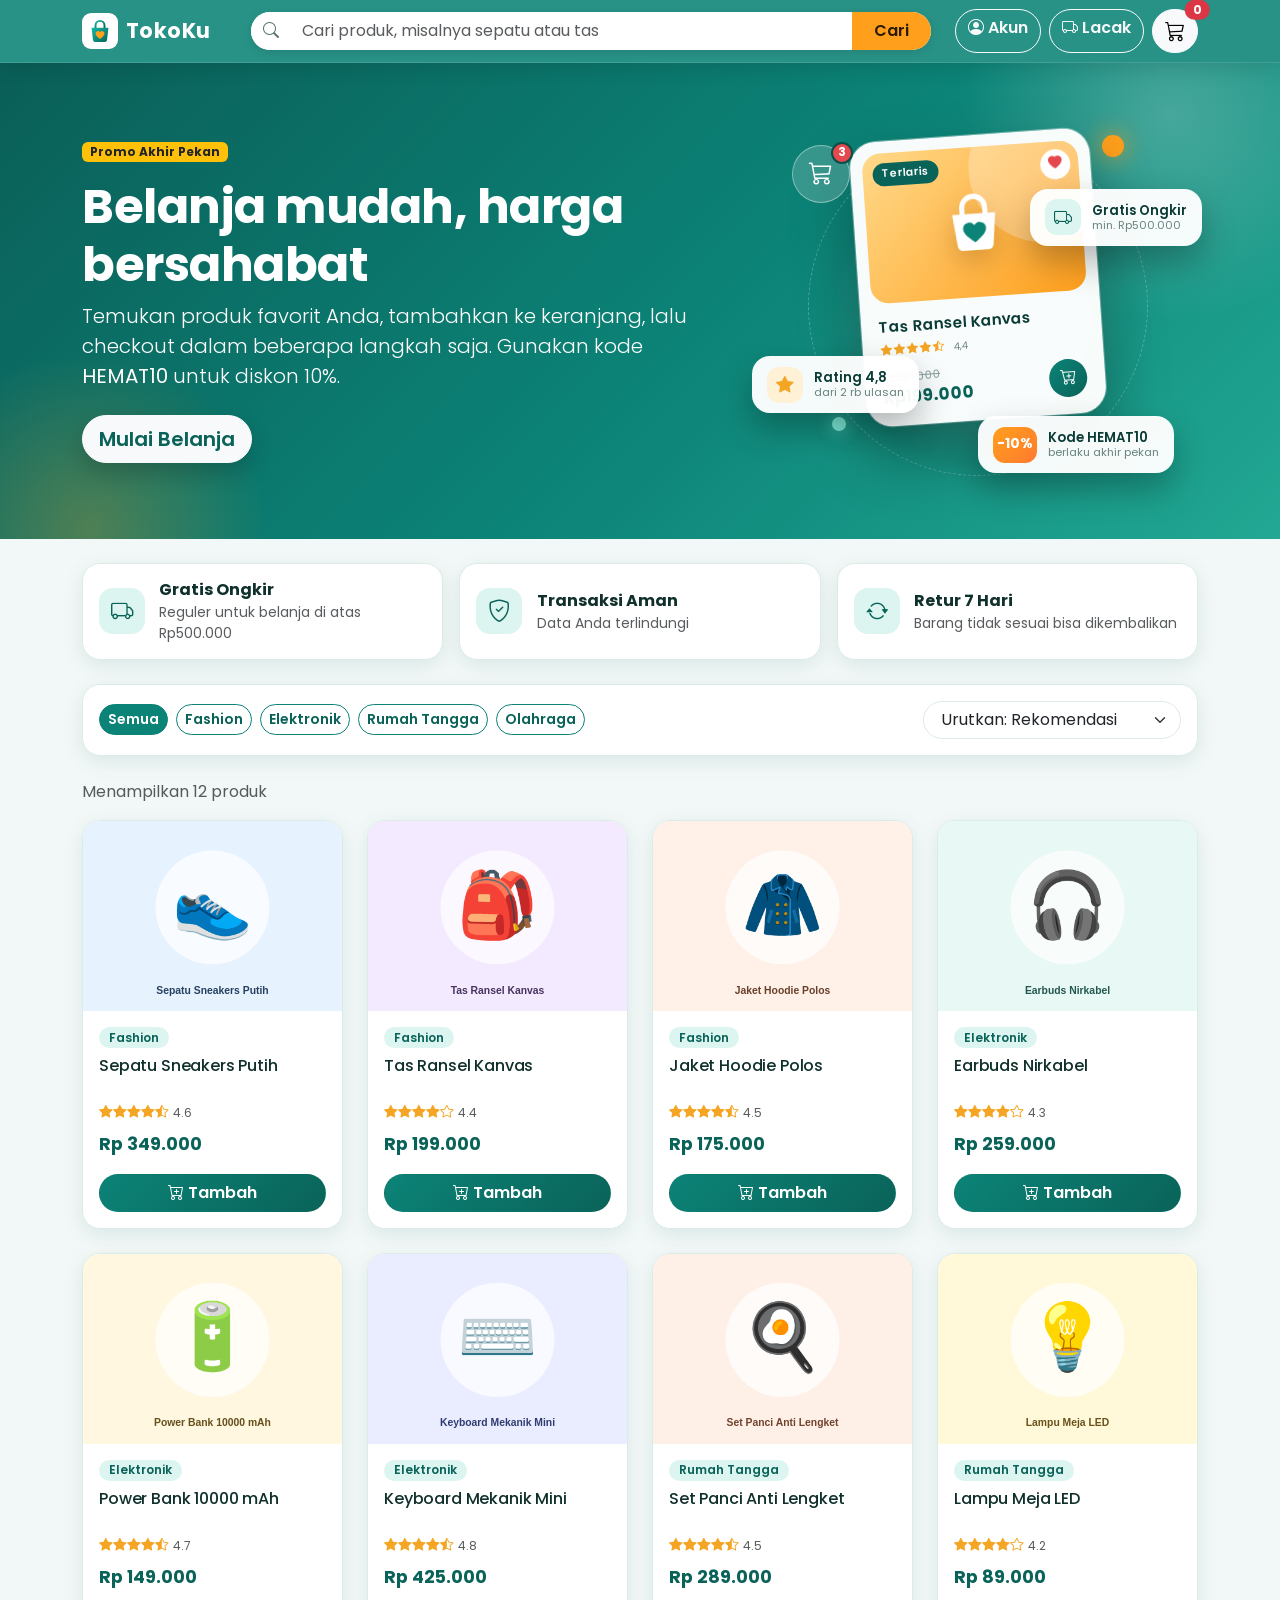
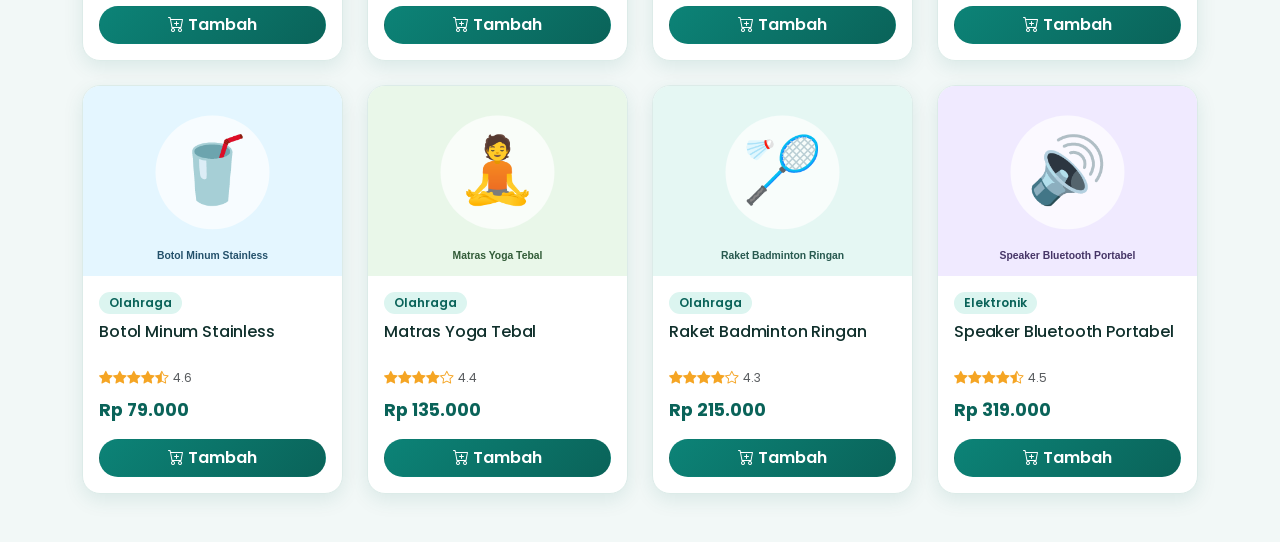
==== commit d6c220e4: "add img" ====
--- a/index.html
+++ b/index.html
@@ -82,9 +82,9 @@
   </header>
 
   <section class="container my-4">
-    <div class="row g-3">
-      <div class="col-md-4">
-        <div class="feature-box">
+    <div class="row g-3 benefit-slider">
+      <div class="col-md-4 benefit-slide">
+        <div class="feature-box benefit-box">
           <i class="bi bi-truck"></i>
           <div>
             <strong>Gratis Ongkir</strong>
@@ -92,8 +92,8 @@
           </div>
         </div>
       </div>
-      <div class="col-md-4">
-        <div class="feature-box">
+      <div class="col-md-4 benefit-slide">
+        <div class="feature-box benefit-box">
           <i class="bi bi-shield-check"></i>
           <div>
             <strong>Transaksi Aman</strong>
@@ -101,8 +101,8 @@
           </div>
         </div>
       </div>
-      <div class="col-md-4">
-        <div class="feature-box">
+      <div class="col-md-4 benefit-slide">
+        <div class="feature-box benefit-box">
           <i class="bi bi-arrow-repeat"></i>
           <div>
             <strong>Retur 7 Hari</strong>
@@ -151,7 +151,7 @@
           <!-- <span class="badge text-bg-light ms-1 home-cart-count">0</span> -->
         </a>
         <!-- <a class="btn btn-outline-primary" href="lacak.html" aria-label="Lacak pesanan">
-          <i class="bi bi-truck me-1"></i>Lacak Pesanan
+          <i class="bi bi-truck me-1"></i>Lacak 3 s
         </a> -->
       </div>
     </div>
--- a/css/modern.css
+++ b/css/modern.css
@@ -64,6 +64,13 @@
   border-radius: var(--radius);
 }
 
+.empty-state-image {
+  display: block;
+  width: min(100%, 180px);
+  height: auto;
+  margin: 0 auto;
+}
+
 .btn {
   border-radius: 999px;
   font-weight: 600;
@@ -265,6 +272,15 @@
 
 .feature-box {
   transition: transform 0.2s ease;
+}
+
+.benefit-slide {
+  display: flex;
+}
+
+.benefit-box {
+  width: 100%;
+  height: 100%;
 }
 
 .feature-box:hover {
@@ -380,6 +396,31 @@
   left: 16.67%;
   right: 16.67%;
   background-color: var(--step-off);
+}
+
+#steps {
+  position: sticky;
+  top: 4.5rem;
+  z-index: 1020;
+  background-color: var(--bg);
+  padding-block: 0.55rem 0.65rem;
+}
+
+#steps .step-list {
+  margin-bottom: 0.5rem;
+}
+
+#steps .step-list::before {
+  top: 1.2rem;
+}
+
+#steps .step-dot {
+  width: 2.4rem;
+  height: 2.4rem;
+}
+
+body[data-page="keranjang"] #steps {
+  top: 0;
 }
 
 .step-item {
@@ -601,6 +642,28 @@
 }
 
 @media (max-width: 767.98px) {
+  body[data-page="cari"] .search-category-filter {
+    display: flex;
+    gap: 0.5rem;
+    overflow-x: auto;
+    padding-bottom: 0.35rem;
+    scrollbar-width: none;
+  }
+
+  body[data-page="cari"] .search-category-filter::-webkit-scrollbar {
+    display: none;
+  }
+
+  body[data-page="cari"] .search-category-filter .btn {
+    flex: 0 0 auto;
+    white-space: nowrap;
+  }
+
+  body[data-page="cari"] #productGrid {
+    --bs-gutter-x: 0.75rem;
+    --bs-gutter-y: 0.75rem;
+  }
+
   body[data-page="home"] .home-order-actions {
     justify-content: flex-end;
     margin-left: auto;
@@ -663,6 +726,24 @@
     flex: 0 0 100%;
     width: 100%;
     scroll-snap-align: none;
+  }
+
+  body[data-page="home"] section.container > .benefit-slider {
+    flex-wrap: nowrap;
+    overflow-x: auto;
+    scroll-snap-type: x mandatory;
+    padding-bottom: 0.3rem;
+    scrollbar-width: none;
+  }
+
+  body[data-page="home"] section.container > .benefit-slider::-webkit-scrollbar {
+    display: none;
+  }
+
+  body[data-page="home"] section.container > .benefit-slider > .benefit-slide {
+    flex: 0 0 86%;
+    width: 86%;
+    scroll-snap-align: start;
   }
 
   #categoryFilter {
@@ -757,7 +838,7 @@
   }
 
   .step-item {
-    font-size: 0.7rem;
+    font-size: 0.78rem;
   }
 
   .app-footer small {
@@ -766,6 +847,12 @@
 }
 
 @media (max-width: 991.98px) {
+  body[data-page="lacak"] .app-navbar #searchForm,
+  body[data-page="keranjang"] .app-navbar #searchForm,
+  body[data-page="akun"] .app-navbar #searchForm {
+    display: none;
+  }
+
   .app-navbar.sticky-top {
     position: sticky;
   }
@@ -822,3 +909,33 @@
   margin-top: auto;
 }
 
+@view-transition {
+  navigation: auto;
+}
+
+::view-transition-old(root) {
+  animation: 0.25s ease both fadeOutPage;
+}
+
+::view-transition-new(root) {
+  animation: 0.25s ease both fadeInPage;
+}
+
+@keyframes fadeOutPage {
+  to { opacity: 0; }
+}
+
+@keyframes fadeInPage {
+  from { opacity: 0; }
+}
+
+.form-control.is-invalid,
+.form-select.is-invalid {
+  animation: shakeX 0.35s ease;
+}
+
+@keyframes shakeX {
+  0%, 100% { transform: translateX(0); }
+  25% { transform: translateX(-5px); }
+  75% { transform: translateX(5px); }
+}
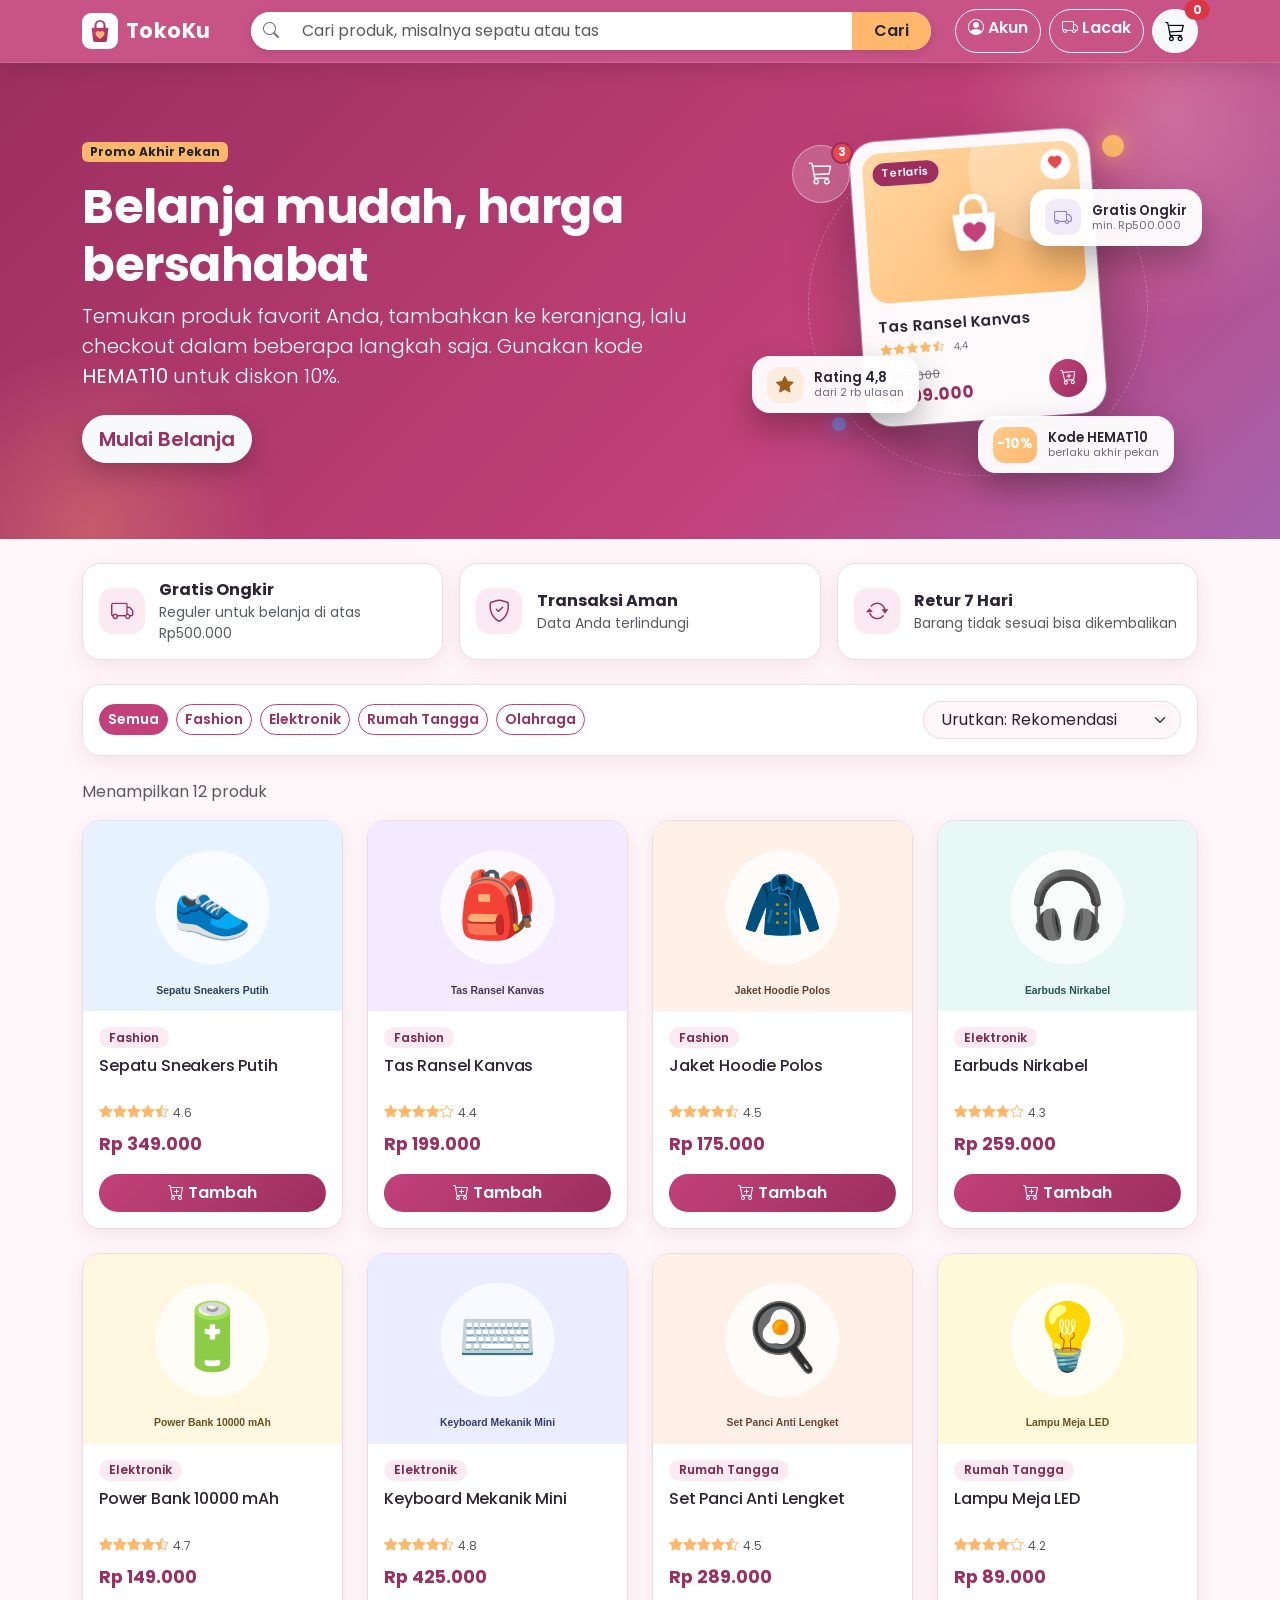
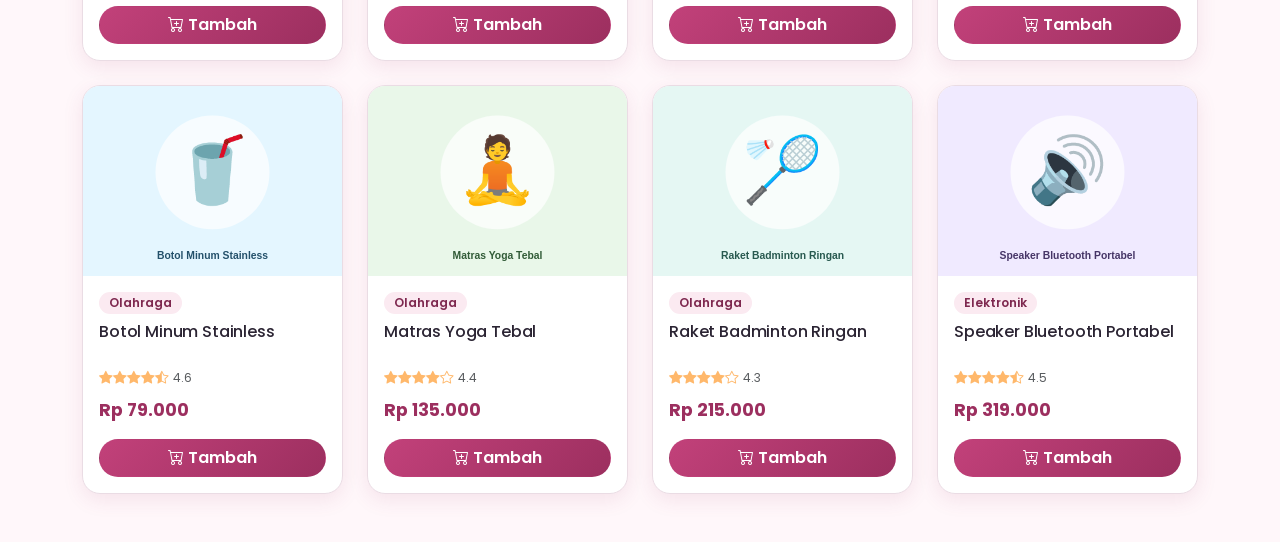
==== commit 9ecb738f: "add login and fix bug" ====
--- a/index.html
+++ b/index.html
@@ -7,7 +7,7 @@
   <link href="https://cdn.jsdelivr.net/npm/bootstrap@5.3.3/dist/css/bootstrap.min.css" rel="stylesheet">
   <link href="https://cdn.jsdelivr.net/npm/bootstrap-icons@1.11.3/font/bootstrap-icons.min.css" rel="stylesheet">
   <link href="css/custom.css" rel="stylesheet">
-    <meta name="theme-color" content="#0c8377">
+    <meta name="theme-color" content="#C2417A">
   <link rel="icon" type="image/svg+xml" href="img/logo-ikon.svg">
   <link href="https://fonts.googleapis.com/css2?family=Poppins:wght@400;500;600;700&display=swap" rel="stylesheet">
   <link href="css/modern.css" rel="stylesheet">
@@ -40,7 +40,7 @@
                 <svg viewBox="0 0 64 64">
                   <path d="M24 26v-4a8 8 0 0 1 16 0v4" fill="none" stroke="#ffffff" stroke-width="3.5" stroke-linecap="round"/>
                   <path d="M17 26h30l-2.5 22a4 4 0 0 1-4 3.5H23.5a4 4 0 0 1-4-3.5z" fill="#ffffff"/>
-                  <path d="M32 46c-5-3.6-8-6.4-8-9.6a4.4 4.4 0 0 1 8-2.4 4.4 4.4 0 0 1 8 2.4c0 3.2-3 6-8 9.6z" fill="#0c8377"/>
+                  <path d="M32 46c-5-3.6-8-6.4-8-9.6a4.4 4.4 0 0 1 8-2.4 4.4 4.4 0 0 1 8 2.4c0 3.2-3 6-8 9.6z" fill="#C2417A"/>
                 </svg>
               </div>
               <div class="art-body">
--- a/css/custom.css
+++ b/css/custom.css
@@ -1,11 +1,11 @@
 :root {
-  --brand-dark: #0f5e63;
-  --brand-main: #14808a;
-  --brand-soft: #e6f4f1;
+  --brand-dark: #9c2f5f;
+  --brand-main: #c2417a;
+  --brand-soft: #fbeaf1;
 }
 
 body {
-  background-color: #f6faf9;
+  background-color: var(--bg, #fff7fa);
 }
 
 .text-brand {
@@ -42,7 +42,7 @@
 }
 
 .filter-bar {
-  background-color: #ffffff;
+  background-color: var(--surface, #ffffff);
   border-radius: 0.75rem;
   padding: 1rem;
   box-shadow: 0 1px 4px rgba(0, 0, 0, 0.08);
@@ -78,7 +78,7 @@
 
 .product-card:hover {
   transform: translateY(-6px);
-  box-shadow: 0 10px 24px rgba(15, 94, 99, 0.18);
+  box-shadow: 0 10px 24px rgba(156, 47, 95, 0.18);
 }
 
 .product-card img {
@@ -102,7 +102,7 @@
 }
 
 .rating-stars {
-  color: #f5a524;
+  color: var(--accent, #ffb86b);
   font-size: 0.85rem;
 }
 
@@ -222,7 +222,7 @@
 .form-control:focus,
 .form-select:focus {
   border-color: var(--brand-main);
-  box-shadow: 0 0 0 0.2rem rgba(20, 128, 138, 0.2);
+  box-shadow: 0 0 0 0.2rem rgba(194, 65, 122, 0.2);
 }
 
 .step-list {
@@ -242,7 +242,7 @@
   left: 10%;
   right: 10%;
   height: 3px;
-  background-color: #d5e3e1;
+  background-color: var(--step-off, #e5d9e7);
 }
 
 .step-item {
@@ -250,7 +250,7 @@
   flex: 1;
   text-align: center;
   font-size: 0.85rem;
-  color: #7a8b89;
+  color: var(--muted, #756b7b);
 }
 
 .step-dot {
@@ -260,7 +260,7 @@
   width: 2.1rem;
   height: 2.1rem;
   border-radius: 50%;
-  background-color: #d5e3e1;
+  background-color: var(--step-off, #e5d9e7);
   color: #ffffff;
   font-weight: 700;
   margin-bottom: 0.3rem;
@@ -284,7 +284,7 @@
 
 .success-icon {
   font-size: 5rem;
-  color: #198754;
+  color: var(--success, #2e9e7e);
   animation: pop 0.5s ease both;
 }
 
--- a/css/modern.css
+++ b/css/modern.css
@@ -1,42 +1,104 @@
-:root {
-  --brand-main: #0c8377;
-  --brand-dark: #0a6359;
-  --brand-soft: #dcf5f0;
-  --accent: #ff9f1c;
-  --bg: #f2f8f7;
+:root,
+[data-bs-theme="light"] {
+  --brand-main: #c2417a;
+  --brand-dark: #9c2f5f;
+  --brand-soft: #fbeaf1;
+  --secondary: #8b7fd9;
+  --accent: #ffb86b;
+  --bg: #fff7fa;
   --surface: #ffffff;
-  --text: #10302c;
-  --muted: #5a7370;
-  --border: #dcebe8;
-  --step-off: #c3d6d2;
-  --price: #0a6359;
-  --on-soft: #0a6359;
+  --text: #2b2433;
+  --muted: #756b7b;
+  --border: #eadce4;
+  --step-off: #e5d9e7;
+  --price: #9c2f5f;
+  --on-soft: #7e284f;
   --on-brand: #ffffff;
-  --nav-bg: rgba(12, 131, 119, 0.88);
-  --nav-solid: rgba(255, 255, 255, 0.92);
+  --success: #2e9e7e;
+  --success-soft: rgba(46, 158, 126, 0.14);
+  --success-border: #b8e5d5;
+  --success-text: #206b57;
+  --warning-soft: #fff0de;
+  --warning-border: #f2d2ad;
+  --warning-text: #754715;
+  --nav-bg: rgba(194, 65, 122, 0.9);
+  --nav-solid: rgba(255, 247, 250, 0.94);
   --radius: 18px;
-  --shadow: 0 6px 20px rgba(10, 99, 89, 0.1);
-  --shadow-hover: 0 14px 30px rgba(10, 99, 89, 0.2);
+  --shadow: 0 6px 20px rgba(156, 47, 95, 0.1);
+  --shadow-hover: 0 14px 30px rgba(156, 47, 95, 0.2);
   --bs-body-font-family: "Poppins", system-ui, -apple-system, "Segoe UI", sans-serif;
+  --bs-body-color: var(--text);
+  --bs-body-bg: var(--bg);
+  --bs-border-color: var(--border);
+  --bs-primary: #c2417a;
+  --bs-primary-rgb: 194, 65, 122;
+  --bs-primary-text-emphasis: #7e284f;
+  --bs-primary-bg-subtle: #fbeaf1;
+  --bs-primary-border-subtle: #efc8d8;
+  --bs-secondary: #8b7fd9;
+  --bs-secondary-rgb: 139, 127, 217;
+  --bs-secondary-text-emphasis: #51468f;
+  --bs-secondary-bg-subtle: #f0edff;
+  --bs-secondary-border-subtle: #d7d0f7;
+  --bs-success: #2e9e7e;
+  --bs-success-rgb: 46, 158, 126;
+  --bs-success-text-emphasis: #206b57;
+  --bs-success-bg-subtle: #e4f6ef;
+  --bs-success-border-subtle: #b8e5d5;
+  --bs-warning: #ffb86b;
+  --bs-warning-rgb: 255, 184, 107;
+  --bs-warning-text-emphasis: #754715;
+  --bs-warning-bg-subtle: #fff0de;
+  --bs-warning-border-subtle: #f2d2ad;
+  --bs-link-color: #c2417a;
+  --bs-link-hover-color: #9c2f5f;
 }
 
 [data-bs-theme="dark"] {
-  --brand-main: #2dd4bf;
-  --brand-dark: #14b8a6;
-  --brand-soft: rgba(45, 212, 191, 0.14);
-  --bg: #0b1514;
-  --surface: #13211f;
-  --text: #e6f2f0;
-  --muted: #8fa8a5;
-  --border: #223634;
-  --step-off: #2c4642;
-  --price: #5eead4;
-  --on-soft: #99f6e4;
-  --on-brand: #04211d;
-  --nav-bg: rgba(11, 21, 20, 0.85);
-  --nav-solid: rgba(19, 33, 31, 0.92);
+  --brand-soft: rgba(194, 65, 122, 0.18);
+  --bg: #1b1620;
+  --surface: #27202d;
+  --text: #f6edf2;
+  --muted: #b5a7b5;
+  --border: #453744;
+  --step-off: #4a3b4b;
+  --price: #e99ab8;
+  --on-soft: #f1bfd3;
+  --success-soft: rgba(46, 158, 126, 0.18);
+  --success-border: rgba(46, 158, 126, 0.42);
+  --success-text: #78d7b8;
+  --warning-soft: rgba(255, 184, 107, 0.16);
+  --warning-border: rgba(255, 184, 107, 0.4);
+  --warning-text: #ffd29b;
+  --nav-bg: rgba(27, 22, 32, 0.88);
+  --nav-solid: rgba(39, 32, 45, 0.94);
   --shadow: 0 6px 22px rgba(0, 0, 0, 0.35);
   --shadow-hover: 0 14px 32px rgba(0, 0, 0, 0.55);
+  --bs-body-color: var(--text);
+  --bs-body-bg: var(--bg);
+  --bs-border-color: var(--border);
+  --bs-primary: #c2417a;
+  --bs-primary-rgb: 194, 65, 122;
+  --bs-primary-text-emphasis: #f1bfd3;
+  --bs-primary-bg-subtle: #39202d;
+  --bs-primary-border-subtle: #6b354e;
+  --bs-secondary: #8b7fd9;
+  --bs-secondary-rgb: 139, 127, 217;
+  --bs-secondary-text-emphasis: #c4bbff;
+  --bs-secondary-bg-subtle: #302a4a;
+  --bs-secondary-border-subtle: #514778;
+  --bs-success: #2e9e7e;
+  --bs-success-rgb: 46, 158, 126;
+  --bs-success-text-emphasis: #78d7b8;
+  --bs-success-bg-subtle: #16342c;
+  --bs-success-border-subtle: rgba(46, 158, 126, 0.42);
+  --bs-warning: #ffb86b;
+  --bs-warning-rgb: 255, 184, 107;
+  --bs-warning-text-emphasis: #ffd29b;
+  --bs-warning-bg-subtle: #392b1d;
+  --bs-warning-border-subtle: rgba(255, 184, 107, 0.4);
+  --bs-link-color: #e99ab8;
+  --bs-link-hover-color: #f1bfd3;
 }
 
 html {
@@ -71,6 +133,35 @@
   margin: 0 auto;
 }
 
+.checkout-login-required {
+  min-height: 70vh;
+  display: flex;
+  align-items: center;
+  justify-content: center;
+}
+
+#checkoutLoginNotice {
+  width: 100%;
+  margin: 0;
+}
+
+.checkout-login-image {
+  display: block;
+  width: min(100%, 220px);
+  max-height: 220px;
+  object-fit: contain;
+  margin: 0 auto 1.25rem;
+}
+
+.confetti-canvas {
+  position: fixed;
+  inset: 0;
+  z-index: 1080;
+  width: 100%;
+  height: 100%;
+  pointer-events: none;
+}
+
 .btn {
   border-radius: 999px;
   font-weight: 600;
@@ -100,10 +191,54 @@
   border-color: transparent;
 }
 
+.btn-secondary {
+  --bs-btn-color: #2b2433;
+  --bs-btn-bg: var(--secondary);
+  --bs-btn-border-color: var(--secondary);
+  --bs-btn-hover-color: #2b2433;
+  --bs-btn-hover-bg: #9b90e2;
+  --bs-btn-hover-border-color: #9b90e2;
+  --bs-btn-active-color: #2b2433;
+  --bs-btn-active-bg: #a79de8;
+  --bs-btn-active-border-color: #a79de8;
+}
+
+.btn-outline-secondary {
+  --bs-btn-color: var(--secondary);
+  --bs-btn-border-color: var(--secondary);
+  --bs-btn-hover-bg: var(--secondary);
+  --bs-btn-hover-border-color: var(--secondary);
+  --bs-btn-active-bg: var(--secondary);
+  --bs-btn-active-border-color: var(--secondary);
+}
+
 .btn-primary:hover,
 .add-to-cart:hover {
   filter: brightness(1.08);
-  box-shadow: 0 8px 18px rgba(10, 99, 89, 0.25);
+  box-shadow: 0 8px 18px rgba(156, 47, 95, 0.25);
+}
+
+.cart-added-modal .modal-content {
+  border: 0;
+  border-radius: var(--radius);
+  background-color: color-mix(in srgb, var(--surface) 84%, transparent);
+  color: var(--text);
+}
+
+.cart-added-notice-active .modal-backdrop.show {
+  opacity: 0.12;
+}
+
+.cart-added-check {
+  display: inline-flex;
+  align-items: center;
+  justify-content: center;
+  width: 4rem;
+  height: 4rem;
+  border-radius: 50%;
+  background-color: var(--success-soft);
+  color: var(--success);
+  font-size: 2rem;
 }
 
 .btn-link {
@@ -182,7 +317,7 @@
 
 .product-search-bar .input-group:focus-within {
   border-color: var(--brand-main);
-  box-shadow: 0 0 0 0.2rem rgba(12, 131, 119, 0.14);
+  box-shadow: 0 0 0 0.2rem rgba(194, 65, 122, 0.14);
 }
 
 .product-search-bar .input-group-text,
@@ -211,7 +346,7 @@
 .app-navbar .btn-warning {
   background-color: var(--accent);
   border-color: var(--accent);
-  color: #2b1a00;
+  color: #2b2433;
   border-radius: 0;
   padding-inline: 1.3rem;
 }
@@ -219,11 +354,11 @@
 .hero-section {
   position: relative;
   overflow: hidden;
-  background: linear-gradient(135deg, #0a5f58 0%, #0c8377 55%, #2bb8a0 120%);
+  background: linear-gradient(135deg, var(--brand-dark) 0%, var(--brand-main) 65%, var(--secondary) 130%);
 }
 
 [data-bs-theme="dark"] .hero-section {
-  background: linear-gradient(135deg, #06201e 0%, #0b4d47 60%, #0f766e 120%);
+  background: linear-gradient(135deg, #1b1620 0%, var(--brand-dark) 65%, #583c70 120%);
 }
 
 .hero-section::before {
@@ -245,7 +380,7 @@
   border-radius: 50%;
   bottom: -170px;
   left: -90px;
-  background: radial-gradient(circle, rgba(255, 159, 28, 0.28), transparent 70%);
+  background: radial-gradient(circle, rgba(255, 184, 107, 0.28), transparent 70%);
 }
 
 .hero-section .container {
@@ -423,6 +558,16 @@
   top: 0;
 }
 
+body[data-page="checkout"] #steps,
+body[data-page="sukses"] #steps {
+  top: 0;
+}
+
+body[data-page="checkout"] > main,
+body[data-page="sukses"] > main {
+  margin-top: 0 !important;
+}
+
 .step-item {
   color: var(--muted);
 }
@@ -485,13 +630,13 @@
 }
 
 [data-bs-theme="dark"] .track-status.belum {
-  background-color: rgba(245, 158, 11, 0.16);
-  color: #fcd34d;
+  background-color: var(--warning-soft);
+  color: var(--warning-text);
 }
 
 [data-bs-theme="dark"] .track-status.sudah {
-  background-color: rgba(34, 197, 94, 0.16);
-  color: #86efac;
+  background-color: var(--success-soft);
+  color: var(--success-text);
 }
 
 .toast {
@@ -500,11 +645,11 @@
 }
 
 .app-footer {
-  background-color: #08403b;
+  background-color: var(--brand-dark);
 }
 
 [data-bs-theme="dark"] .app-footer {
-  background-color: #050d0c;
+  background-color: #15111a;
   border-top: 1px solid var(--border);
 }
 
--- a/css/hero.css
+++ b/css/hero.css
@@ -38,8 +38,8 @@
   right: 74px;
   width: 22px;
   height: 22px;
-  background: #ff9f1c;
-  box-shadow: 0 0 24px rgba(255, 159, 28, 0.85);
+  background: var(--accent);
+  box-shadow: 0 0 24px rgba(255, 184, 107, 0.85);
   animation: heroFloatChip 5s ease-in-out infinite;
 }
 
@@ -48,8 +48,8 @@
   left: 74px;
   width: 14px;
   height: 14px;
-  background: #7ff0dd;
-  box-shadow: 0 0 18px rgba(127, 240, 221, 0.85);
+  background: var(--secondary);
+  box-shadow: 0 0 18px rgba(139, 127, 217, 0.85);
   animation: heroFloatChip 6s ease-in-out -2s infinite;
 }
 
@@ -61,7 +61,7 @@
   padding: 12px;
   border-radius: 26px;
   background: rgba(255, 255, 255, 0.97);
-  color: #0b3b36;
+  color: var(--text);
   box-shadow: 0 30px 60px rgba(0, 0, 0, 0.35), 0 0 0 1px rgba(255, 255, 255, 0.4);
   transform: rotate(-4deg);
   animation: heroFloatMain 6s ease-in-out infinite;
@@ -74,7 +74,7 @@
   justify-content: center;
   height: 150px;
   border-radius: 18px;
-  background: linear-gradient(135deg, #ffd98a, #ff9f1c);
+  background: linear-gradient(135deg, #ffd7a3, var(--accent));
   overflow: hidden;
 }
 
@@ -102,7 +102,7 @@
   left: 10px;
   padding: 0.2rem 0.6rem;
   border-radius: 999px;
-  background: #0a6359;
+  background: var(--brand-dark);
   color: #ffffff;
   font-size: 0.68rem;
   font-weight: 600;
@@ -134,14 +134,14 @@
 }
 
 .art-stars {
-  color: #f5a524;
+  color: var(--accent);
   font-size: 0.72rem;
   letter-spacing: 1px;
 }
 
 .art-stars small {
   margin-left: 0.3rem;
-  color: #6a8581;
+  color: var(--muted);
   letter-spacing: 0;
 }
 
@@ -154,13 +154,13 @@
 
 .art-old {
   display: block;
-  color: #8aa09c;
+  color: var(--muted);
   font-size: 0.7rem;
   text-decoration: line-through;
 }
 
 .art-price {
-  color: #0a6359;
+  color: var(--price);
   font-size: 1.05rem;
   font-weight: 700;
 }
@@ -172,7 +172,7 @@
   width: 38px;
   height: 38px;
   border-radius: 50%;
-  background: linear-gradient(135deg, #0c8377, #0a6359);
+  background: linear-gradient(135deg, var(--brand-main), var(--brand-dark));
   color: #ffffff;
 }
 
@@ -184,7 +184,7 @@
   padding: 0.65rem 0.95rem;
   border-radius: 18px;
   background: rgba(255, 255, 255, 0.96);
-  color: #0b3b36;
+  color: var(--text);
   box-shadow: 0 16px 34px rgba(0, 0, 0, 0.28);
   font-size: 0.82rem;
   font-weight: 600;
@@ -204,7 +204,7 @@
 
 .art-chip small {
   display: block;
-  color: #6a8581;
+  color: var(--muted);
   font-size: 0.7rem;
   font-weight: 400;
 }
@@ -215,8 +215,8 @@
 }
 
 .art-chip-1 i {
-  background: #dcf5f0;
-  color: #0a6359;
+  background: rgba(139, 127, 217, 0.14);
+  color: var(--secondary);
 }
 
 .art-chip-2 {
@@ -227,8 +227,8 @@
 }
 
 .art-chip-2 i {
-  background: #fff1d6;
-  color: #f5a524;
+  background: rgba(255, 184, 107, 0.2);
+  color: #9c5e1b;
 }
 
 .art-chip-3 {
@@ -245,7 +245,7 @@
   min-width: 44px;
   height: 36px;
   border-radius: 12px;
-  background: linear-gradient(135deg, #ff9f1c, #ff7a2f);
+  background: linear-gradient(135deg, #ffca8d, var(--accent));
   color: #ffffff;
   font-size: 0.85rem;
   font-weight: 700;
@@ -279,7 +279,7 @@
   justify-content: center;
   min-width: 22px;
   height: 22px;
-  border: 2px solid #0b4d47;
+  border: 2px solid var(--brand-dark);
   border-radius: 50%;
   background: #e5484d;
   font-size: 0.72rem;
@@ -288,32 +288,32 @@
 
 [data-bs-theme="dark"] .art-main,
 [data-bs-theme="dark"] .art-chip {
-  background: rgba(19, 33, 31, 0.94);
-  color: #e6f2f0;
+  background: rgba(39, 32, 45, 0.94);
+  color: var(--text);
 }
 
 [data-bs-theme="dark"] .art-price {
-  color: #5eead4;
+  color: var(--price);
 }
 
 [data-bs-theme="dark"] .art-chip small,
 [data-bs-theme="dark"] .art-stars small,
 [data-bs-theme="dark"] .art-old {
-  color: #8fa8a5;
+  color: var(--muted);
 }
 
 [data-bs-theme="dark"] .art-chip-1 i {
-  background: rgba(45, 212, 191, 0.16);
-  color: #5eead4;
+  background: rgba(139, 127, 217, 0.2);
+  color: #b4a9f2;
 }
 
 [data-bs-theme="dark"] .art-chip-2 i {
-  background: rgba(245, 158, 11, 0.16);
+  background: rgba(255, 184, 107, 0.16);
 }
 
 [data-bs-theme="dark"] .art-add {
-  background: linear-gradient(135deg, #2dd4bf, #14b8a6);
-  color: #04211d;
+  background: linear-gradient(135deg, var(--brand-main), var(--brand-dark));
+  color: var(--on-brand);
 }
 
 @keyframes heroFloatMain {
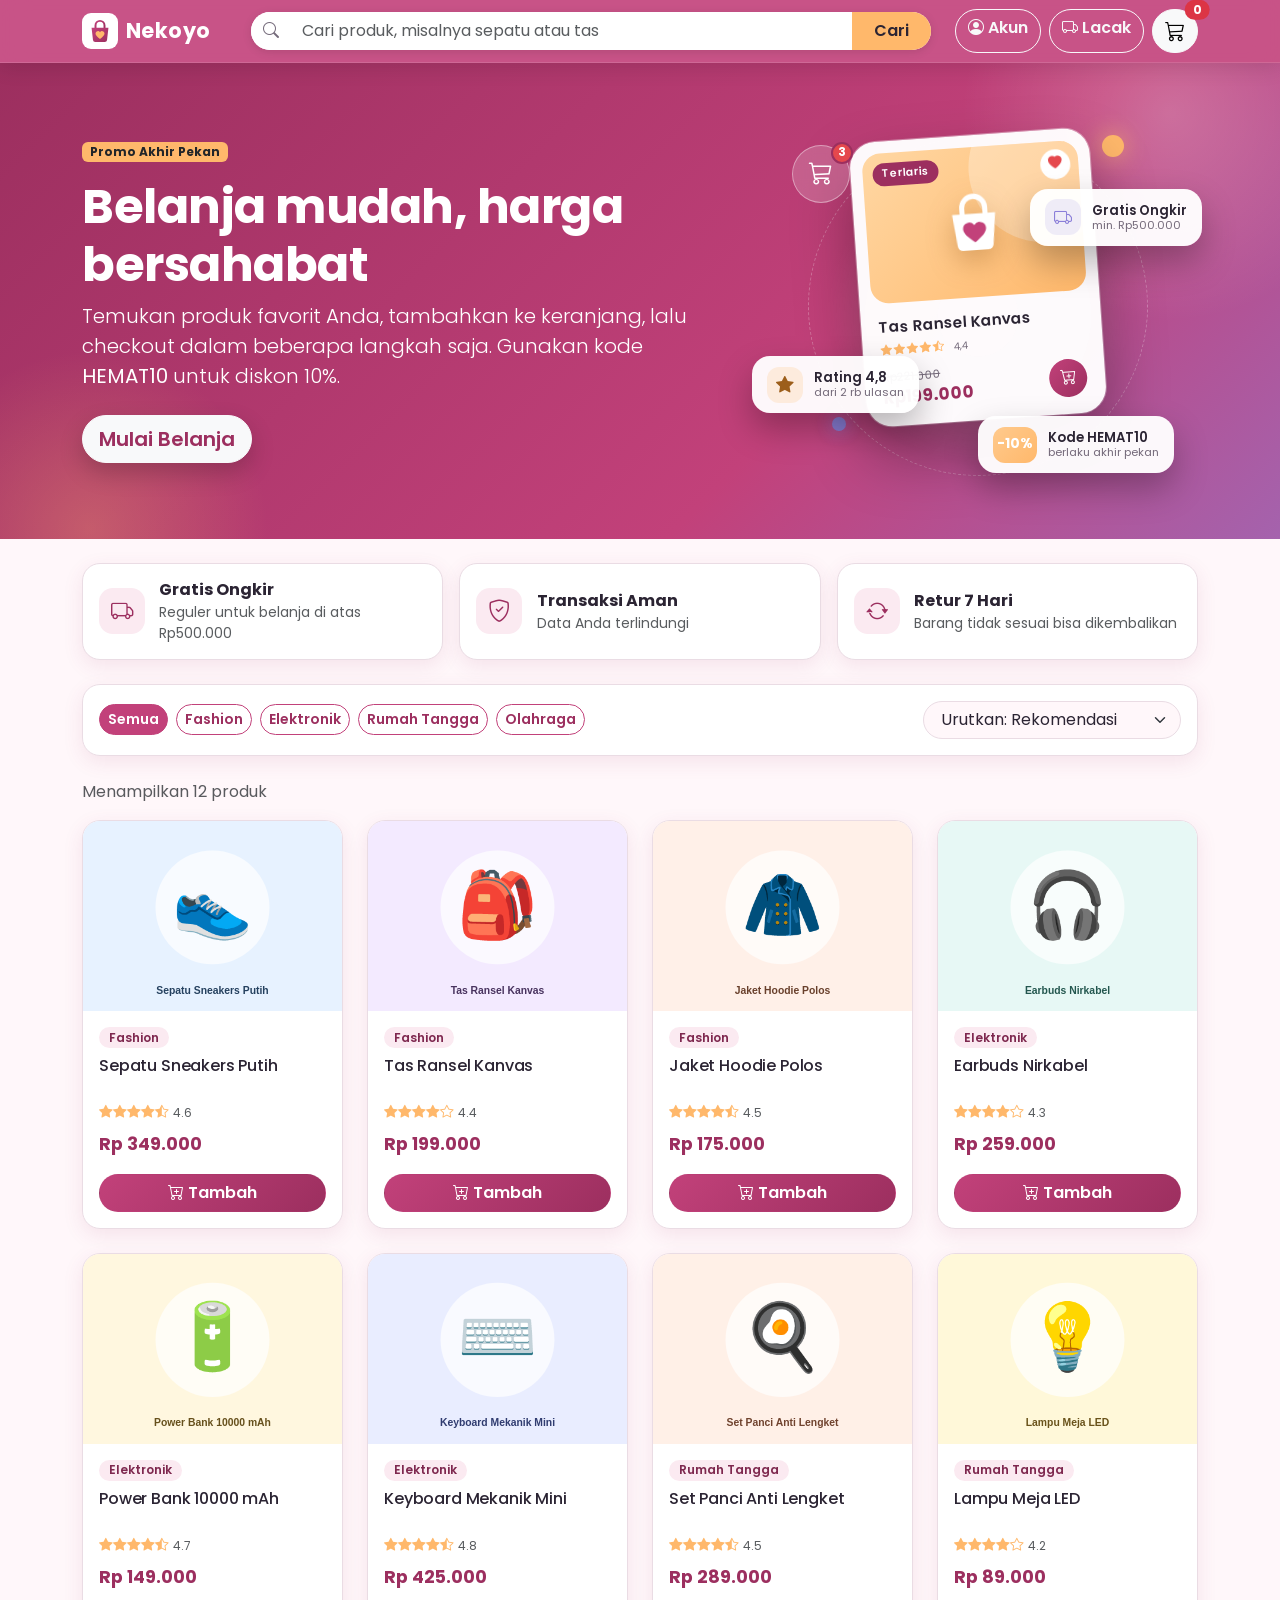
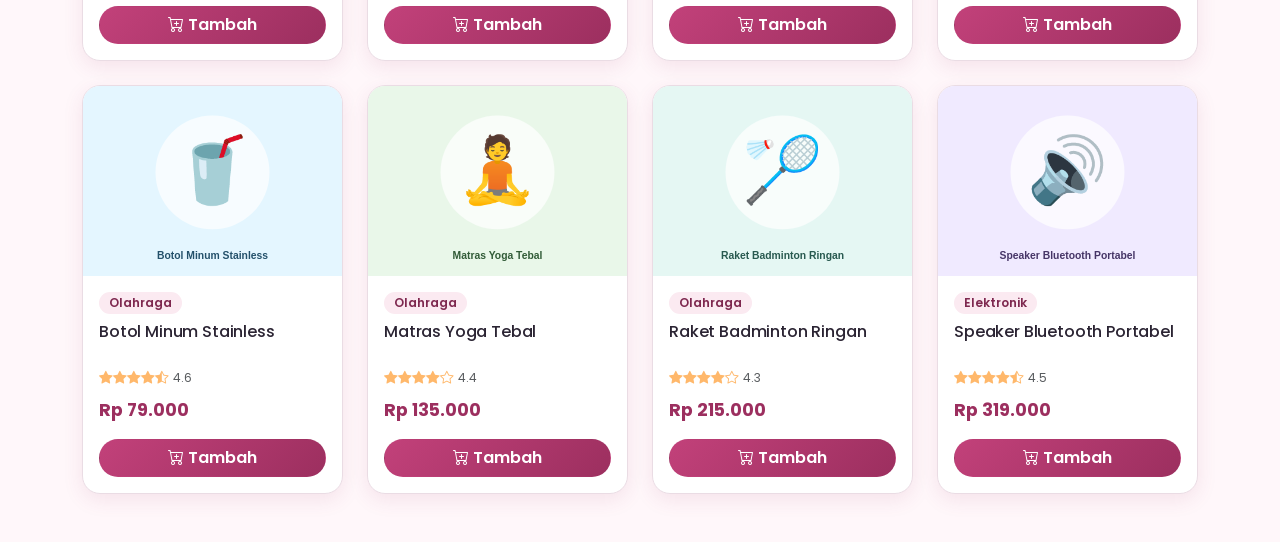
==== commit ae9f9beb: "add picture in login" ====
--- a/index.html
+++ b/index.html
@@ -3,7 +3,7 @@
 <head>
   <meta charset="UTF-8">
   <meta name="viewport" content="width=device-width, initial-scale=1">
-  <title>TokoKu - Belanja Online</title>
+  <title>Nekoyo - Belanja Online</title>
   <link href="https://cdn.jsdelivr.net/npm/bootstrap@5.3.3/dist/css/bootstrap.min.css" rel="stylesheet">
   <link href="https://cdn.jsdelivr.net/npm/bootstrap-icons@1.11.3/font/bootstrap-icons.min.css" rel="stylesheet">
   <link href="css/custom.css" rel="stylesheet">
--- a/css/modern.css
+++ b/css/modern.css
@@ -241,6 +241,28 @@
   font-size: 2rem;
 }
 
+.voucher-success-check {
+  display: inline-flex;
+  flex: 0 0 2rem;
+  align-items: center;
+  justify-content: center;
+  width: 2rem;
+  height: 2rem;
+  border-radius: 50%;
+  background-color: var(--success);
+  color: #fff;
+}
+
+.voucher-success-check.is-animated {
+  animation: voucher-check-pop 0.55s cubic-bezier(0.2, 0.8, 0.2, 1) both;
+}
+
+@keyframes voucher-check-pop {
+  0% { opacity: 0; transform: scale(0.3); }
+  70% { opacity: 1; transform: scale(1.15); }
+  100% { transform: scale(1); }
+}
+
 .btn-link {
   --bs-btn-color: var(--price);
 }
